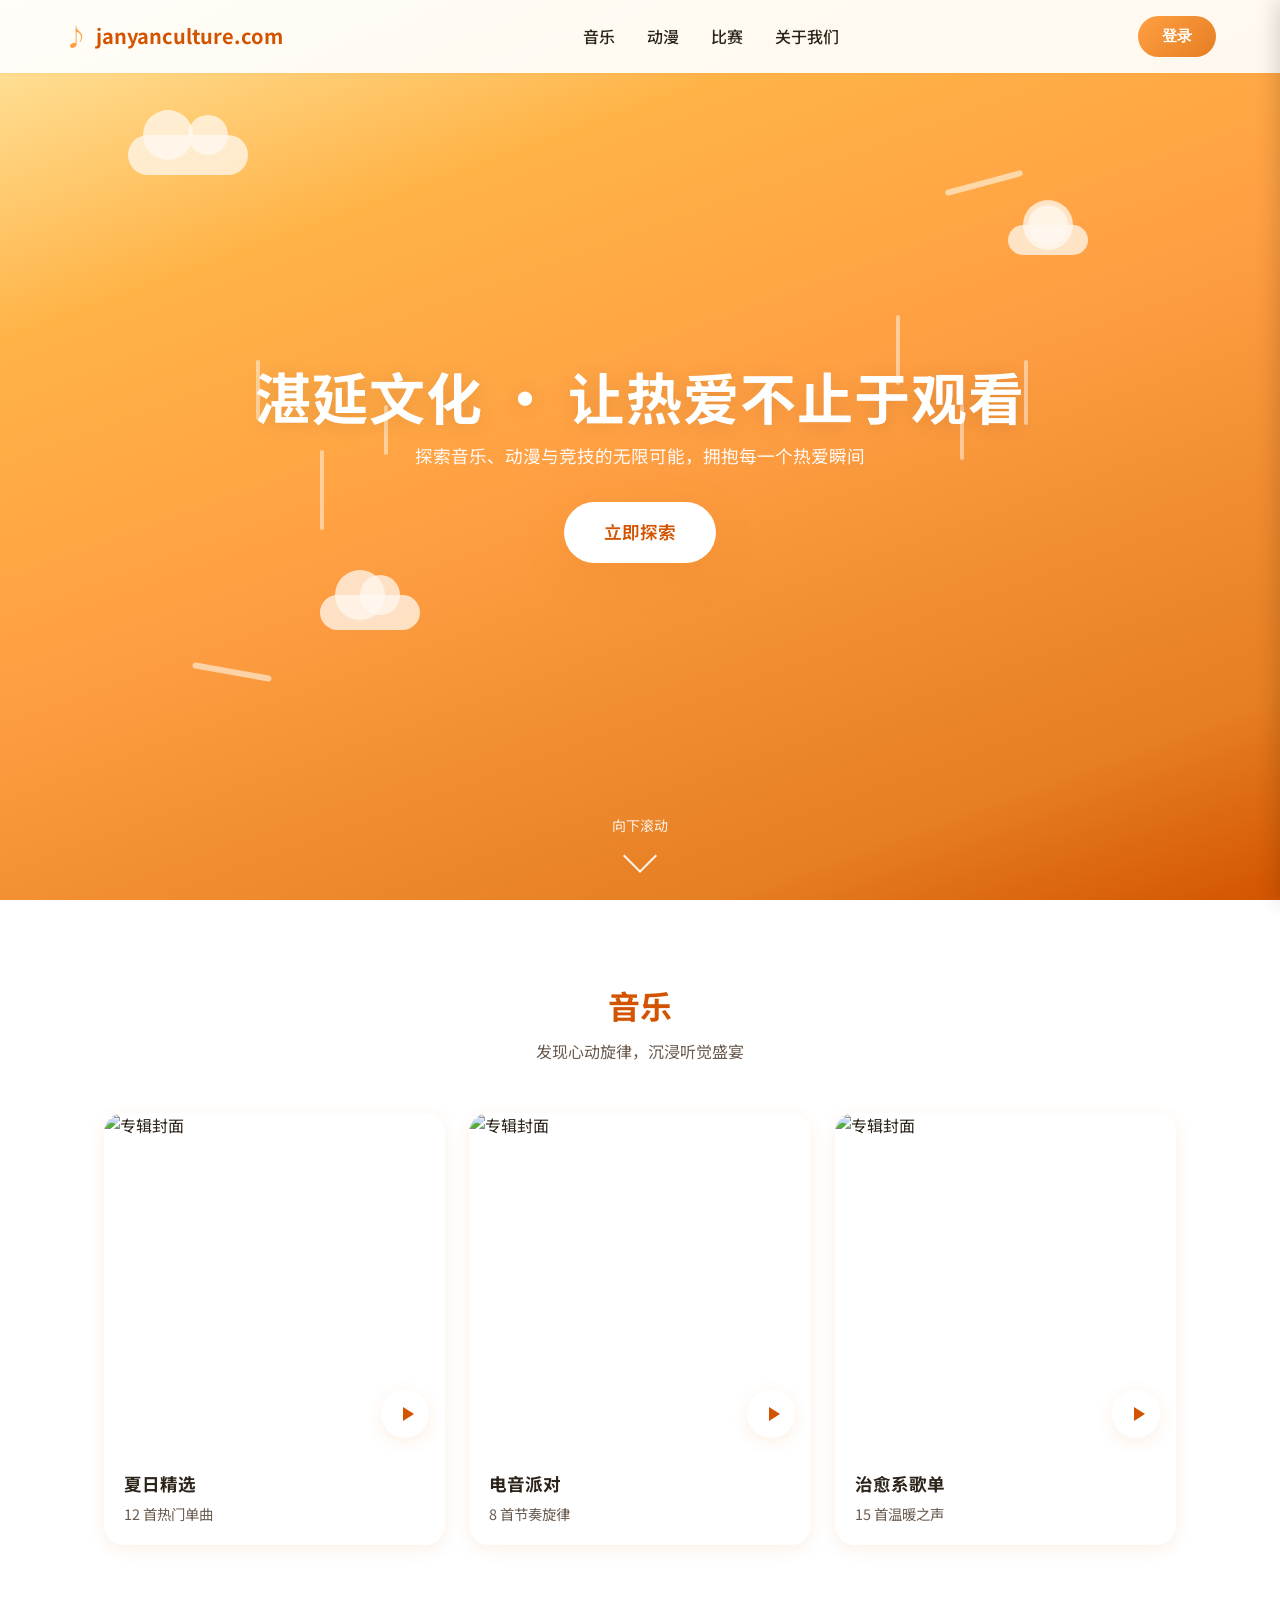
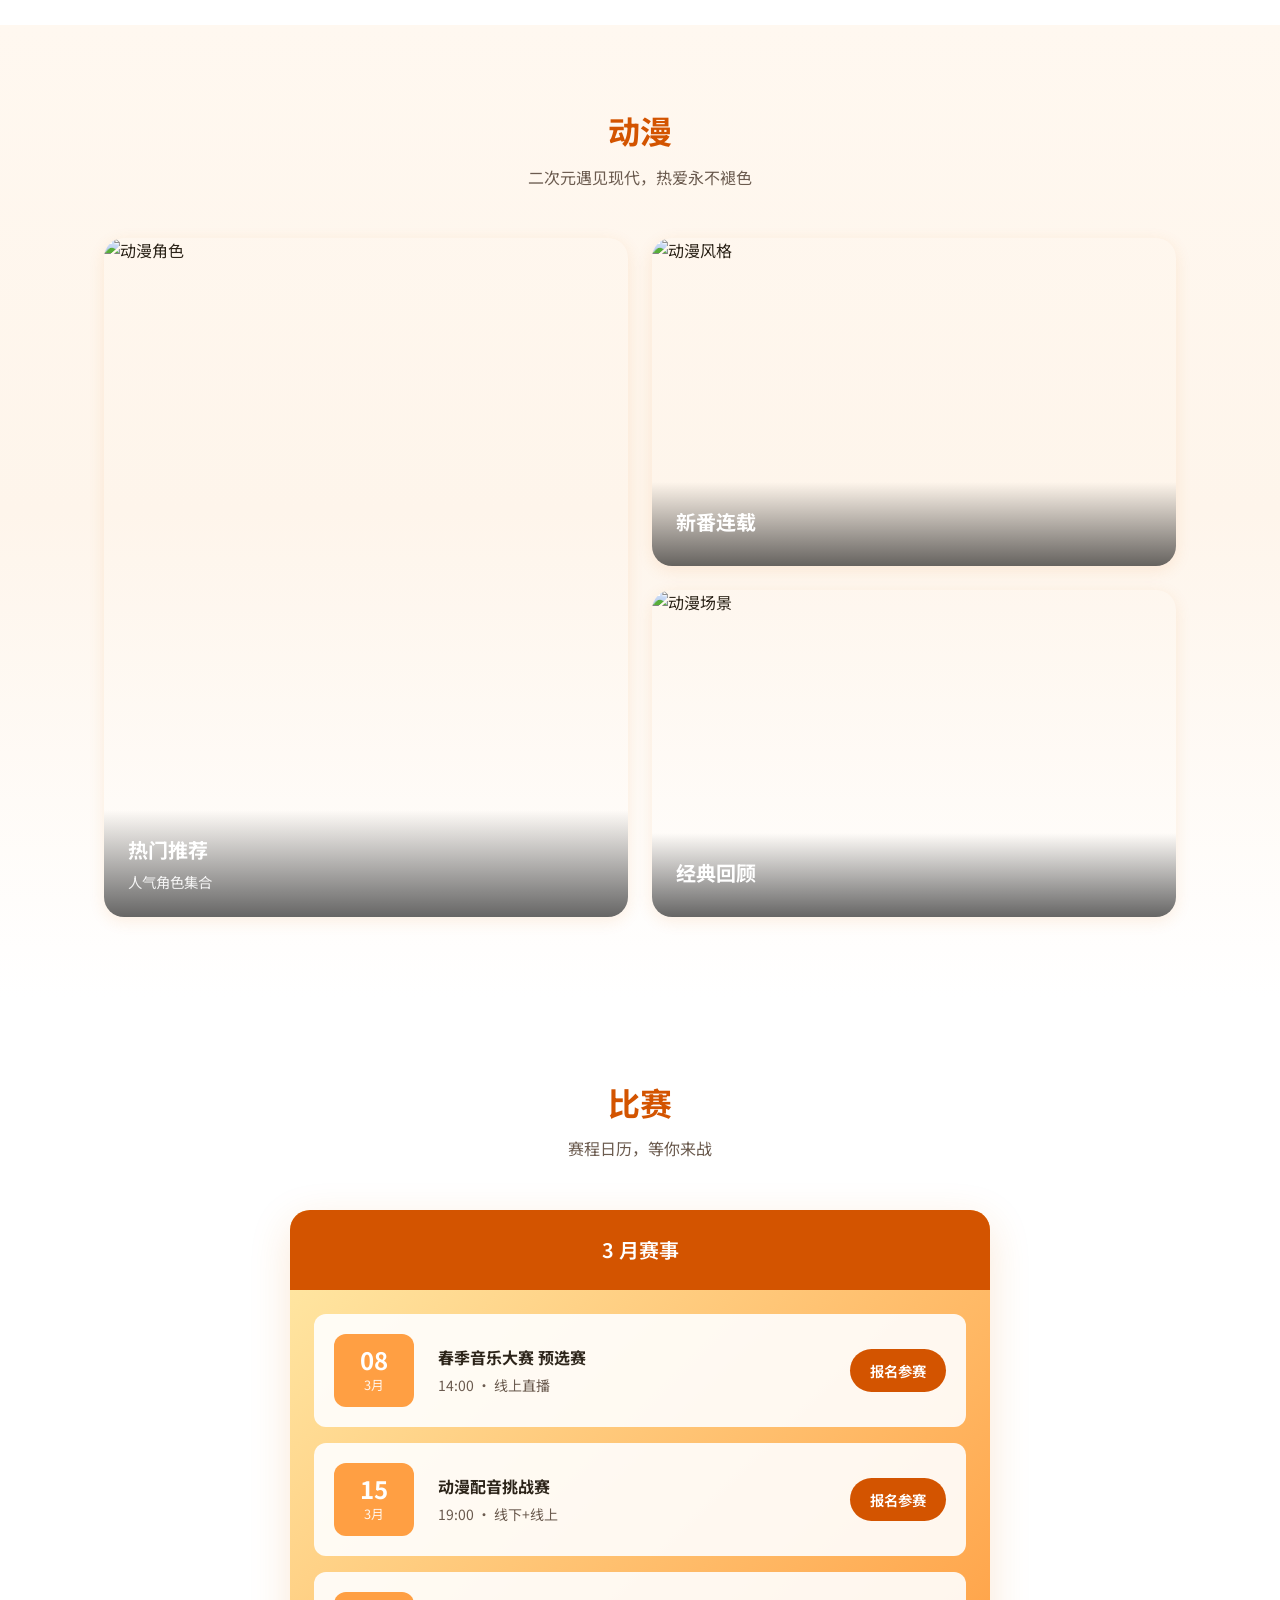
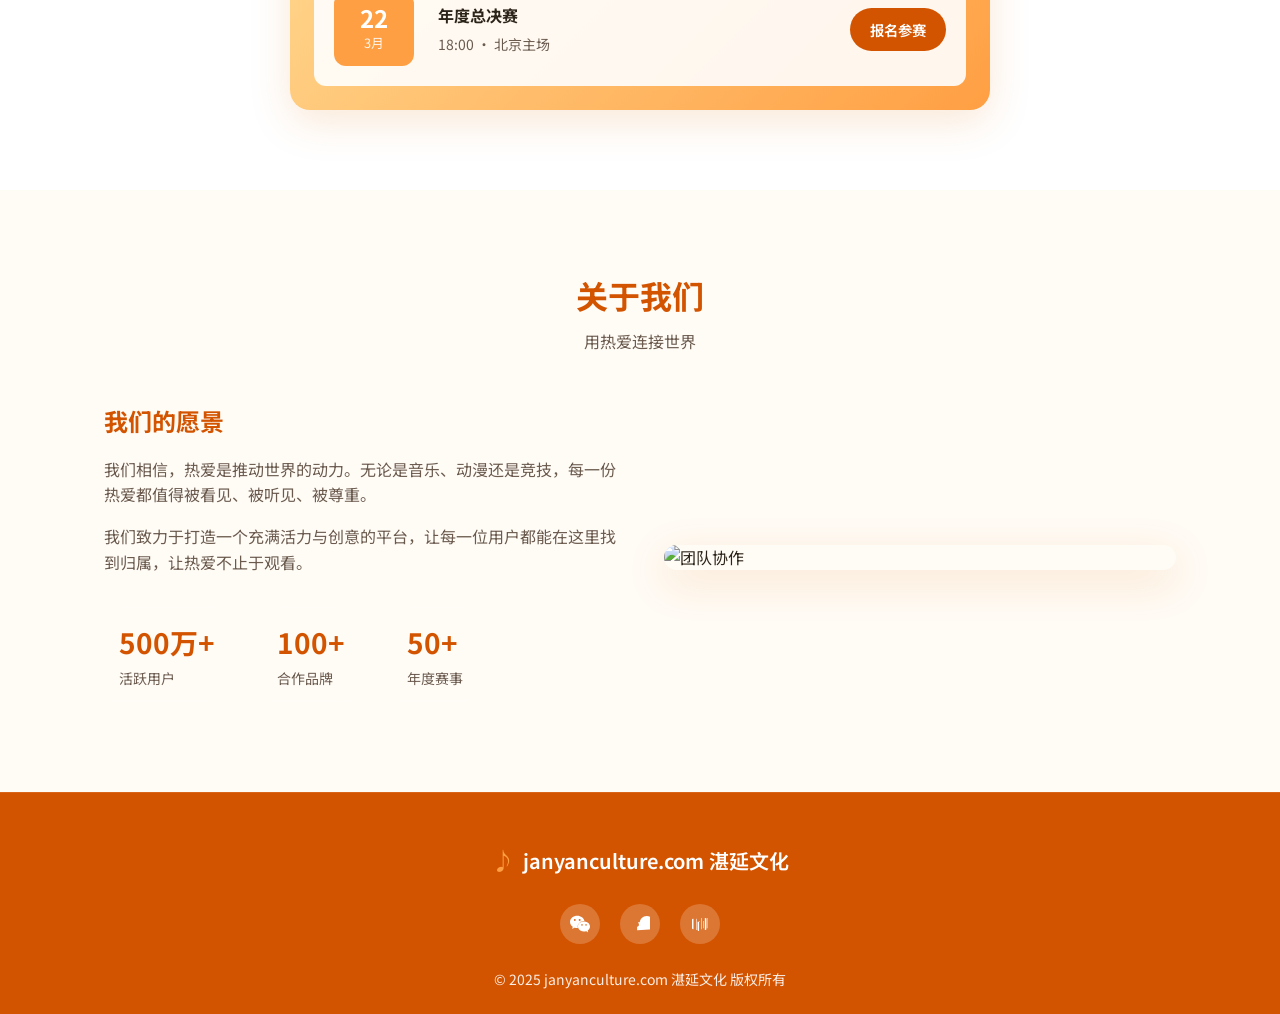
==== index.html @ 5b81e5e2 "Add files via upload" ====
<!DOCTYPE html>
<html lang="zh-CN">
<head>
  <meta charset="UTF-8">
  <meta name="viewport" content="width=device-width, initial-scale=1.0, viewport-fit=cover">
  <link rel="canonical" href="https://janyanculture.com/">
  <title>janyanculture.com - 湛延文化 | 音乐·动漫·比赛</title>
  <link rel="stylesheet" href="styles.css">
  <link rel="preconnect" href="https://fonts.googleapis.com">
  <link rel="preconnect" href="https://fonts.gstatic.com" crossorigin>
  <link href="https://fonts.googleapis.com/css2?family=Noto+Sans+SC:wght@300;400;500;600;700&display=swap" rel="stylesheet">
</head>
<body>
  <!-- 导航栏 -->
  <header class="header">
    <nav class="nav">
      <a href="#" class="logo">
        <span class="logo-icon">♪</span>
        <span class="logo-text">janyanculture.com</span>
      </a>
      <ul class="nav-menu">
        <li><a href="#music">音乐</a></li>
        <li><a href="#anime">动漫</a></li>
        <li><a href="#competition">比赛</a></li>
        <li><a href="#about">关于我们</a></li>
      </ul>
      <div class="nav-actions">
        <button class="btn-login">登录</button>
        <button class="btn-menu" aria-label="打开菜单">
          <span class="menu-line"></span>
          <span class="menu-line"></span>
          <span class="menu-line"></span>
        </button>
      </div>
    </nav>
  </header>

  <!-- 移动端菜单遮罩 -->
  <div class="menu-overlay" aria-hidden="true"></div>
  <aside class="menu-drawer">
    <ul class="menu-drawer-list">
      <li><a href="#music">音乐</a></li>
      <li><a href="#anime">动漫</a></li>
      <li><a href="#competition">比赛</a></li>
      <li><a href="#about">关于我们</a></li>
    </ul>
    <button class="btn-login-drawer">登录</button>
  </aside>

  <!-- 首屏 Banner -->
  <section class="hero">
    <div class="hero-bg">
      <div class="cloud cloud-1"></div>
      <div class="cloud cloud-2"></div>
      <div class="cloud cloud-3"></div>
      <div class="sound-wave wave-1"></div>
      <div class="sound-wave wave-2"></div>
      <div class="sound-wave wave-3"></div>
      <div class="sound-wave wave-4"></div>
      <div class="sound-wave wave-5"></div>
      <div class="sound-wave wave-6"></div>
      <div class="ribbon ribbon-1"></div>
      <div class="ribbon ribbon-2"></div>
    </div>
    <div class="hero-content">
      <h1 class="hero-title">湛延文化 · 让热爱不止于观看</h1>
      <p class="hero-subtitle">探索音乐、动漫与竞技的无限可能，拥抱每一个热爱瞬间</p>
      <a href="#music" class="btn-explore">立即探索</a>
    </div>
    <div class="hero-scroll">
      <span>向下滚动</span>
      <div class="scroll-arrow"></div>
    </div>
  </section>

  <!-- 音乐板块 -->
  <section id="music" class="section section-music">
    <div class="container">
      <h2 class="section-title">音乐</h2>
      <p class="section-desc">发现心动旋律，沉浸听觉盛宴</p>
      <div class="music-grid">
        <article class="music-card">
          <div class="card-cover">
            <img src="https://images.unsplash.com/photo-1611339555312-e607c8352fd7?w=400&h=400&fit=crop" alt="专辑封面">
            <button class="play-btn" aria-label="播放">
              <svg viewBox="0 0 24 24" fill="currentColor"><path d="M8 5v14l11-7z"/></svg>
            </button>
          </div>
          <h3>夏日精选</h3>
          <p>12 首热门单曲</p>
        </article>
        <article class="music-card">
          <div class="card-cover">
            <img src="https://images.unsplash.com/photo-1571330735066-03aaa9429d89?w=400&h=400&fit=crop" alt="专辑封面">
            <button class="play-btn" aria-label="播放">
              <svg viewBox="0 0 24 24" fill="currentColor"><path d="M8 5v14l11-7z"/></svg>
            </button>
          </div>
          <h3>电音派对</h3>
          <p>8 首节奏旋律</p>
        </article>
        <article class="music-card">
          <div class="card-cover">
            <img src="https://images.unsplash.com/photo-1511671782779-c97d3d27a1d4?w=400&h=400&fit=crop" alt="专辑封面">
            <button class="play-btn" aria-label="播放">
              <svg viewBox="0 0 24 24" fill="currentColor"><path d="M8 5v14l11-7z"/></svg>
            </button>
          </div>
          <h3>治愈系歌单</h3>
          <p>15 首温暖之声</p>
        </article>
      </div>
    </div>
  </section>

  <!-- 动漫板块 -->
  <section id="anime" class="section section-anime">
    <div class="container">
      <h2 class="section-title">动漫</h2>
      <p class="section-desc">二次元遇见现代，热爱永不褪色</p>
      <div class="anime-grid">
        <article class="anime-card anime-card-large">
          <div class="anime-img">
            <img src="https://images.unsplash.com/photo-1578632767115-351597cf2477?w=800&h=500&fit=crop" alt="动漫角色">
          </div>
          <div class="anime-overlay">
            <h3>热门推荐</h3>
            <p>人气角色集合</p>
          </div>
        </article>
        <article class="anime-card">
          <div class="anime-img">
            <img src="https://images.unsplash.com/photo-1541562232579-512a21360020?w=400&h=300&fit=crop" alt="动漫风格">
          </div>
          <div class="anime-overlay">
            <h3>新番连载</h3>
          </div>
        </article>
        <article class="anime-card">
          <div class="anime-img">
            <img src="https://images.unsplash.com/photo-1613771404784-3a5686aa2be3?w=400&h=300&fit=crop" alt="动漫场景">
          </div>
          <div class="anime-overlay">
            <h3>经典回顾</h3>
          </div>
        </article>
      </div>
    </div>
  </section>

  <!-- 比赛板块 -->
  <section id="competition" class="section section-competition">
    <div class="container">
      <h2 class="section-title">比赛</h2>
      <p class="section-desc">赛程日历，等你来战</p>
      <div class="competition-wrapper">
        <div class="competition-calendar">
          <div class="calendar-header">
            <span>3 月赛事</span>
          </div>
          <ul class="event-list">
            <li class="event-item">
              <div class="event-date">
                <span class="day">08</span>
                <span class="month">3月</span>
              </div>
              <div class="event-info">
                <h4>春季音乐大赛 预选赛</h4>
                <p>14:00 · 线上直播</p>
              </div>
              <a href="#" class="btn-join">报名参赛</a>
            </li>
            <li class="event-item">
              <div class="event-date">
                <span class="day">15</span>
                <span class="month">3月</span>
              </div>
              <div class="event-info">
                <h4>动漫配音挑战赛</h4>
                <p>19:00 · 线下+线上</p>
              </div>
              <a href="#" class="btn-join">报名参赛</a>
            </li>
            <li class="event-item">
              <div class="event-date">
                <span class="day">22</span>
                <span class="month">3月</span>
              </div>
              <div class="event-info">
                <h4>年度总决赛</h4>
                <p>18:00 · 北京主场</p>
              </div>
              <a href="#" class="btn-join">报名参赛</a>
            </li>
          </ul>
        </div>
      </div>
    </div>
  </section>

  <!-- 关于我们 -->
  <section id="about" class="section section-about">
    <div class="container">
      <h2 class="section-title">关于我们</h2>
      <p class="section-desc">用热爱连接世界</p>
      <div class="about-content">
        <div class="about-text">
          <h3>我们的愿景</h3>
          <p>我们相信，热爱是推动世界的动力。无论是音乐、动漫还是竞技，每一份热爱都值得被看见、被听见、被尊重。</p>
          <p>我们致力于打造一个充满活力与创意的平台，让每一位用户都能在这里找到归属，让热爱不止于观看。</p>
          <div class="about-stats">
            <div class="stat">
              <span class="stat-num">500万+</span>
              <span class="stat-label">活跃用户</span>
            </div>
            <div class="stat">
              <span class="stat-num">100+</span>
              <span class="stat-label">合作品牌</span>
            </div>
            <div class="stat">
              <span class="stat-num">50+</span>
              <span class="stat-label">年度赛事</span>
            </div>
          </div>
        </div>
        <div class="about-visual">
          <img src="https://images.unsplash.com/photo-1522071820081-009f0129c71c?w=600&h=400&fit=crop" alt="团队协作">
        </div>
      </div>
    </div>
  </section>

  <!-- 页脚 -->
  <footer class="footer">
    <div class="container footer-inner">
      <div class="footer-brand">
        <span class="logo-icon">♪</span>
        <span>janyanculture.com 湛延文化</span>
      </div>
      <div class="footer-social">
        <a href="#" aria-label="微信"><svg viewBox="0 0 24 24" fill="currentColor"><path d="M8.691 2.188C3.891 2.188 0 5.476 0 9.53c0 2.212 1.17 4.203 3.002 5.55a.59.59 0 01.213.665l-.39 1.48c-.019.07-.048.141-.048.213 0 .163.13.295.29.295a.326.326 0 00.167-.054l1.903-1.114a.864.864 0 01.717-.098 10.16 10.16 0 002.837.403c.276 0 .543-.027.811-.05-.857-2.578.157-4.972 1.932-6.446 1.703-1.415 3.882-1.98 5.853-1.838-.576-3.583-4.196-6.348-8.596-6.348zM5.785 5.991c.642 0 1.162.529 1.162 1.18a1.17 1.17 0 01-1.162 1.178A1.17 1.17 0 014.623 7.17c0-.651.52-1.18 1.162-1.18zm5.813 0c.642 0 1.162.529 1.162 1.18a1.17 1.17 0 01-1.162 1.178 1.17 1.17 0 01-1.162-1.178c0-.651.52-1.18 1.162-1.18zm5.34 2.867c-1.797-.052-3.746.512-5.28 1.786-1.72 1.428-2.687 3.72-1.78 6.22.942 2.453 3.666 4.229 6.884 4.229.826 0 1.622-.12 2.361-.336a.722.722 0 01.598.082l1.584.926a.272.272 0 00.14.047c.134 0 .24-.111.24-.247 0-.06-.023-.12-.038-.177l-.327-1.233a.512.512 0 01.193-.57C23.324 18.363 24 16.75 24 15.04c0-3.21-2.931-5.837-6.656-6.088V8.89c-.135-.01-.269-.027-.406-.03zm-2.53 3.274c.535 0 .969.44.969.982a.976.976 0 01-.969.983.976.976 0 01-.969-.983c0-.542.434-.982.97-.982zm4.844 0c.535 0 .969.44.969.982a.976.976 0 01-.969.983.976.976 0 01-.969-.983c0-.542.434-.982.969-.982z"/></svg></a>
        <a href="#" aria-label="微博"><svg viewBox="0 0 24 24" fill="currentColor"><path d="M9.098 19.482c-.394.093-.578-.189-.578-.42 0-.312.012-1.35.018-2.638 0-.545-.184-.899-.382-1.081 1.257-.145 2.577-.627 2.577-2.828 0-.624-.219-1.136-.574-1.538 0-.144-.249-.723.054-1.409 0 0 .468-.144 1.533.548.445-.124.922-.185 1.396-.188.473.003.951.064 1.396.188 1.066-.692 1.533-.548 1.533-.548.303.686.054 1.265.054 1.409-.356.401-.574.913-.574 1.538 0 2.201 1.318 2.682 2.577 2.828-.161.14-.306.384-.356.743-.32.143-1.131.392-1.635-.466 0 0-.298-.569-.773-.612 0 0-.492-.007-.034.307 0 0 .331.158.56.734 0 0 .294 1.012 1.752.746.019.463.028.928.028 1.388 0 .231-.184.514-.582.42-3.157-1.056-5.364-4.251-5.364-7.834 0-4.659 3.764-8.437 8.407-8.437 4.643 0 8.406 3.778 8.406 8.437 0 3.558-2.19 6.756-5.407 7.834z"/></svg></a>
        <a href="#" aria-label="B站"><svg viewBox="0 0 24 24" fill="currentColor"><path d="M17.813 4.653h.693c.585 0 1.058.473 1.058 1.058v12.576c0 .585-.473 1.058-1.058 1.058h-.693V4.653zm-4.186 0h.693v13.634h-.693V4.653zM3.473 5.71c-.585 0-1.058.474-1.058 1.059v10.463c0 .585.473 1.058 1.058 1.058h.693V5.71h-.693zm4.186 0v13.634h.694V5.71H7.659zm4.187 2.646c0 .585-.473 1.059-1.058 1.059H9.1v9.928c0 .585.473 1.058 1.058 1.058h.693V8.356zm4.186 0v8.812h.694V8.356h-.694zm4.187-3.703h.693v12.515h-.693V4.653z"/></svg></a>
      </div>
      <p class="footer-copyright">© 2025 janyanculture.com 湛延文化 版权所有</p>
    </div>
  </footer>

  <script src="script.js"></script>
</body>
</html>
---- styles.css ----
:root{
  --bg0:#070a14;
  --bg1:#0b1020;
  --card:rgba(255,255,255,.08);
  --card2:rgba(255,255,255,.06);
  --stroke:rgba(255,255,255,.14);
  --text:#eaf0ff;
  --muted:rgba(234,240,255,.72);
  --shadow: 0 18px 60px rgba(0,0,0,.55);
  --shadow2: 0 10px 40px rgba(0,0,0,.35);
  --r:18px;
  --r2:24px;
  --font:'Noto Sans SC', system-ui, -apple-system, Segoe UI, sans-serif;
  --a1:#6fffd8;
  --a2:#8a5bff;
  --a3:#ff4fd8;
  --a4:#ffd15c;
  --primary: linear-gradient(135deg, rgba(111,255,216,.92), rgba(138,91,255,.92) 55%, rgba(255,79,216,.92));
  --primary-solid:#8a5bff;
}

*{box-sizing:border-box}
html{scroll-behavior:smooth}
body{
  margin:0;
  font-family:var(--font);
  background: radial-gradient(1200px 900px at 20% 10%, rgba(138,91,255,.22), transparent 50%),
              radial-gradient(900px 700px at 80% 30%, rgba(111,255,216,.16), transparent 55%),
              radial-gradient(900px 700px at 40% 90%, rgba(255,79,216,.14), transparent 55%),
              linear-gradient(180deg, var(--bg0), var(--bg1));
  color:var(--text);
  overflow-x:hidden;
}
body.menu-open{overflow:hidden}

a{color:inherit}
img{display:block;max-width:100%}

.container{
  width:min(1120px, 100%);
  margin:0 auto;
  padding:0 22px;
  padding-left:max(22px, env(safe-area-inset-left));
  padding-right:max(22px, env(safe-area-inset-right));
}

.muted{color:var(--muted)}
.w-full{width:100%}

/* ===== 背景层 ===== */
.bg{position:fixed; inset:0; z-index:-1; pointer-events:none}
.bg-grid{
  position:absolute; inset:-20%;
  background-image:
    linear-gradient(to right, rgba(255,255,255,.055) 1px, transparent 1px),
    linear-gradient(to bottom, rgba(255,255,255,.055) 1px, transparent 1px);
  background-size: 62px 62px;
  transform:rotate(-8deg);
  opacity:.28;
  filter: blur(.2px);
}
.bg-aurora{
  position:absolute;
  width: 70vmax;
  height: 70vmax;
  border-radius: 999px;
  filter: blur(40px);
  opacity:.55;
  mix-blend-mode: screen;
  animation: drift 18s ease-in-out infinite;
}
.bg-aurora.a1{left:-18vmax; top:-18vmax; background: radial-gradient(circle at 30% 30%, rgba(111,255,216,.85), transparent 55%)}
.bg-aurora.a2{right:-22vmax; top:10vmax; background: radial-gradient(circle at 40% 35%, rgba(138,91,255,.78), transparent 60%); animation-duration:22s}
.bg-aurora.a3{left:10vmax; bottom:-26vmax; background: radial-gradient(circle at 40% 50%, rgba(255,79,216,.65), transparent 60%); animation-duration:26s}
.bg-noise{
  position:absolute; inset:0;
  background-image:url("data:image/svg+xml,%3Csvg xmlns='http://www.w3.org/2000/svg' width='180' height='180'%3E%3Cfilter id='n'%3E%3CfeTurbulence type='fractalNoise' baseFrequency='.9' numOctaves='3' stitchTiles='stitch'/%3E%3C/filter%3E%3Crect width='180' height='180' filter='url(%23n)' opacity='.14'/%3E%3C/svg%3E");
  opacity:.22;
}
@keyframes drift{
  0%,100%{transform:translate3d(0,0,0) scale(1)}
  45%{transform:translate3d(6vmax, -3vmax,0) scale(1.05)}
  75%{transform:translate3d(-5vmax, 4vmax,0) scale(1.02)}
}

/* ===== 玻璃卡片通用 ===== */
.glass{
  background: linear-gradient(180deg, rgba(255,255,255,.10), rgba(255,255,255,.06));
  border: 1px solid var(--stroke);
  box-shadow: var(--shadow2);
  backdrop-filter: blur(14px);
}

/* ===== 顶部栏 ===== */
.topbar{
  position:sticky;
  top:0;
  z-index:50;
  background: rgba(7,10,20,.55);
  border-bottom: 1px solid rgba(255,255,255,.10);
  backdrop-filter: blur(16px);
}
.topbar-inner{
  display:flex;
  align-items:center;
  justify-content:space-between;
  gap:14px;
  padding:14px 0;
}
.brand{
  display:flex;
  gap:12px;
  align-items:center;
  text-decoration:none;
  min-width: 220px;
}
.brand-mark{
  width:42px;
  height:42px;
  border-radius: 14px;
  display:grid;
  place-items:center;
  font-weight:800;
  letter-spacing:.5px;
  background: var(--primary);
  box-shadow: 0 18px 45px rgba(138,91,255,.28);
}
.brand-mark-sm{width:34px;height:34px;border-radius:12px}
.brand-text{display:flex; flex-direction:column; line-height:1.1}
.brand-name{font-weight:700}
.brand-sub{font-size:.88rem; color:var(--muted)}

.nav{display:flex; gap:18px; align-items:center}
.nav-link{
  text-decoration:none;
  color: rgba(234,240,255,.86);
  font-weight:600;
  font-size:.98rem;
  padding:10px 10px;
  border-radius: 12px;
  transition: background .2s ease, color .2s ease, transform .2s ease;
}
.nav-link:hover{
  background: rgba(255,255,255,.08);
  transform: translateY(-1px);
}

.topbar-actions{display:flex; align-items:center; gap:10px}

.btn{
  border:1px solid rgba(255,255,255,.14);
  border-radius: 999px;
  padding: 10px 14px;
  font-weight:700;
  font-size:.95rem;
  text-decoration:none;
  background: rgba(255,255,255,.06);
  color: var(--text);
  cursor:pointer;
  transition: transform .2s ease, box-shadow .2s ease, background .2s ease, border-color .2s ease;
}
.btn:hover{transform: translateY(-1px); box-shadow: 0 14px 40px rgba(0,0,0,.35); border-color: rgba(255,255,255,.22)}
.btn:active{transform: translateY(0)}
.btn-primary{
  border-color: rgba(255,255,255,.22);
  background: var(--primary);
}
.btn-ghost{
  background: rgba(255,255,255,.04);
}
.btn-link{
  background: transparent;
  border: none;
  padding: 0;
  cursor:pointer;
}

.icon-btn{
  width:44px;height:44px;
  border-radius: 14px;
  border:1px solid rgba(255,255,255,.14);
  background: rgba(255,255,255,.04);
  display:grid;
  place-items:center;
  cursor:pointer;
  transition: transform .2s ease, background .2s ease, border-color .2s ease;
}
.icon-btn:hover{transform: translateY(-1px); background: rgba(255,255,255,.07); border-color: rgba(255,255,255,.22)}
.icon-bars{
  width:18px;height:12px; display:block; position:relative;
}
.icon-bars::before,.icon-bars::after, .icon-bars{
  background: transparent;
}
.icon-bars::before,.icon-bars::after{
  content:"";
  position:absolute;
  left:0; right:0;
  height:2px;
  border-radius: 10px;
  background: rgba(234,240,255,.88);
}
.icon-bars::before{top:0; box-shadow: 0 5px 0 rgba(234,240,255,.88), 0 10px 0 rgba(234,240,255,.88)}
.icon-x{
  width:18px;height:18px; position:relative; display:block;
}
.icon-x::before,.icon-x::after{
  content:"";
  position:absolute; inset:0;
  margin:auto;
  width:18px;height:2px;
  border-radius: 10px;
  background: rgba(234,240,255,.88);
}
.icon-x::before{transform: rotate(45deg)}
.icon-x::after{transform: rotate(-45deg)}

/* ===== 抽屉菜单 ===== */
.drawer-overlay{
  position:fixed;
  inset:0;
  background: rgba(0,0,0,.45);
  opacity:0;
  pointer-events:none;
  transition: opacity .22s ease;
  z-index:60;
}
.drawer{
  position:fixed;
  top:0; right:-340px;
  width:min(340px, 88vw);
  height:100dvh;
  z-index:61;
  padding: 16px 16px 18px;
  background: rgba(11,16,32,.72);
  border-left: 1px solid rgba(255,255,255,.10);
  backdrop-filter: blur(16px);
  transition: right .25s ease;
}
.drawer-head{display:flex; align-items:center; justify-content:space-between; padding: 6px 4px 14px}
.drawer-title{font-weight:800; letter-spacing:.3px}
.drawer-nav{display:flex; flex-direction:column; gap:10px}
.drawer-link{
  text-decoration:none;
  padding: 12px 12px;
  border-radius: 14px;
  border: 1px solid rgba(255,255,255,.12);
  background: rgba(255,255,255,.04);
  font-weight:700;
  transition: transform .2s ease, background .2s ease, border-color .2s ease;
}
.drawer-link:hover{transform: translateY(-1px); background: rgba(255,255,255,.07); border-color: rgba(255,255,255,.20)}
.drawer-foot{margin-top:16px}
.menu-open .drawer-overlay{opacity:1; pointer-events:auto}
.menu-open .drawer{right:0}

/* ===== 主体/首屏 ===== */
.main{padding-bottom: 64px}
.hero{
  position:relative;
  padding: 64px 0 34px;
}
.hero-inner{
  display:grid;
  grid-template-columns: 1.1fr .9fr;
  gap: 26px;
  align-items:center;
}
.kicker{display:flex; gap:10px; flex-wrap:wrap; margin-bottom: 14px}
.pill{
  font-size:.86rem;
  font-weight:800;
  padding: 8px 12px;
  border-radius: 999px;
  background: rgba(255,255,255,.06);
  border:1px solid rgba(255,255,255,.12);
}
.hero-title{
  font-size: clamp(2.1rem, 3.8vw, 3.2rem);
  line-height: 1.05;
  margin: 0 0 12px;
  letter-spacing: .2px;
}
.hero-subtitle{
  margin:0;
  color: var(--muted);
  font-size: 1.05rem;
}
.hero-cta{display:flex; gap:12px; margin-top: 18px; flex-wrap:wrap}
.hero-metrics{
  margin-top: 22px;
  display:grid;
  grid-template-columns: repeat(3, minmax(0,1fr));
  gap: 12px;
}
.metric{
  padding: 12px 14px;
  border-radius: 16px;
  background: rgba(255,255,255,.04);
  border: 1px solid rgba(255,255,255,.10);
}
.metric-num{font-weight:900; font-size: 1.15rem}
.metric-label{color:var(--muted); font-size: .9rem; margin-top:2px}

.hero-showcase{position:relative}
.showcase-card{
  border-radius: var(--r2);
  overflow:hidden;
  box-shadow: var(--shadow);
}
.showcase-head{
  display:flex; align-items:center; gap:8px;
  padding: 12px 14px;
  border-bottom: 1px solid rgba(255,255,255,.10);
  background: rgba(255,255,255,.05);
}
.dot{width:10px;height:10px;border-radius:999px}
.dot-r{background: rgba(255,79,216,.9)}
.dot-y{background: rgba(255,209,92,.95)}
.dot-g{background: rgba(111,255,216,.85)}
.showcase-title{margin-left: 6px; font-weight:800; color: rgba(234,240,255,.9)}
.showcase-body{padding: 14px}
.tile{
  display:flex; align-items:center; gap:12px;
  padding: 12px 12px;
  border-radius: 18px;
  border: 1px solid rgba(255,255,255,.12);
  background: rgba(255,255,255,.04);
}
.tile + .tile{margin-top: 10px}
.tile-icon{
  width:44px;height:44px;
  border-radius: 16px;
  display:grid;
  place-items:center;
  background: rgba(255,255,255,.06);
  border: 1px solid rgba(255,255,255,.12);
  font-weight:900;
}
.tile-text{flex:1}
.tile-title{font-weight:900}
.tile-sub{color:var(--muted); font-size:.9rem; margin-top:2px}
.chip{
  border: 1px solid rgba(255,255,255,.14);
  background: rgba(255,255,255,.06);
  color: rgba(234,240,255,.92);
  border-radius: 999px;
  padding: 8px 12px;
  font-weight:800;
  cursor:pointer;
  text-decoration:none;
  transition: transform .2s ease, background .2s ease, border-color .2s ease;
}
.chip:hover{transform: translateY(-1px); background: rgba(255,255,255,.08); border-color: rgba(255,255,255,.22)}
.chip-link{display:inline-block}
.showcase-glow{
  position:absolute;
  inset:-25px;
  background: radial-gradient(circle at 20% 20%, rgba(111,255,216,.25), transparent 55%),
              radial-gradient(circle at 70% 40%, rgba(138,91,255,.25), transparent 60%),
              radial-gradient(circle at 40% 80%, rgba(255,79,216,.18), transparent 60%);
  filter: blur(22px);
  z-index:-1;
}

.scroll-hint{
  width: fit-content;
  margin: 30px auto 0;
  display:flex;
  align-items:center;
  gap:10px;
  text-decoration:none;
  color: rgba(234,240,255,.82);
  padding: 10px 14px;
  border-radius: 999px;
  background: rgba(255,255,255,.04);
  border: 1px solid rgba(255,255,255,.10);
}
.scroll-dot{
  width:10px;height:10px;border-radius:999px;
  background: rgba(255,255,255,.8);
  box-shadow: 0 0 0 0 rgba(255,255,255,.35);
  animation: pulse 1.4s ease-in-out infinite;
}
@keyframes pulse{
  0%{box-shadow: 0 0 0 0 rgba(255,255,255,.35)}
  70%{box-shadow: 0 0 0 10px rgba(255,255,255,0)}
  100%{box-shadow: 0 0 0 0 rgba(255,255,255,0)}
}

/* ===== 通用板块 ===== */
.section{padding: 64px 0}
.section-alt{
  background: linear-gradient(180deg, rgba(255,255,255,.02), rgba(255,255,255,0));
  border-top: 1px solid rgba(255,255,255,.08);
  border-bottom: 1px solid rgba(255,255,255,.08);
}
.section-head{display:flex; flex-direction:column; gap:8px; margin-bottom: 20px}
.section-title{margin:0; font-size: 1.7rem; letter-spacing:.2px}
.section-desc{margin:0; color: var(--muted)}

.card-grid{
  display:grid;
  grid-template-columns: repeat(3, minmax(0, 1fr));
  gap: 16px;
}
.card{
  border-radius: var(--r2);
  overflow:hidden;
}
.card-media{position:relative; aspect-ratio: 4/3; overflow:hidden}
.card-media img{width:100%;height:100%;object-fit:cover; transform: scale(1.02); filter: saturate(1.05) contrast(1.02)}
.card-badge{
  position:absolute;
  left: 14px; top: 14px;
  padding: 8px 12px;
  border-radius: 999px;
  background: rgba(7,10,20,.55);
  border: 1px solid rgba(255,255,255,.16);
  font-weight:900;
  letter-spacing:.4px;
}
.card-body{padding: 14px 14px 16px}
.card-title{margin: 2px 0 6px; font-size: 1.15rem}
.card-text{margin:0; color:var(--muted)}
.card-actions{display:flex; gap:10px; flex-wrap:wrap; margin-top: 12px}

/* ===== 动漫 split ===== */
.split{
  display:grid;
  grid-template-columns: 1.3fr .7fr;
  gap: 16px;
  align-items:stretch;
}
.feature{
  border-radius: var(--r2);
  overflow:hidden;
  display:grid;
  grid-template-columns: 1.1fr .9fr;
}
.feature-media{min-height: 320px}
.feature-media img{width:100%;height:100%;object-fit:cover}
.feature-body{padding: 18px}
.feature-kicker{
  display:inline-block;
  padding: 8px 12px;
  border-radius: 999px;
  background: rgba(255,255,255,.06);
  border:1px solid rgba(255,255,255,.12);
  font-weight:900;
  margin-bottom: 10px;
}
.feature-title{margin:0 0 8px; font-size: 1.35rem}
.feature-text{margin:0; color: var(--muted)}
.feature-actions{display:flex; gap:10px; flex-wrap:wrap; margin-top: 14px}
.mini-grid{display:grid; grid-template-rows: 1fr 1fr; gap: 16px}
.mini{
  border-radius: var(--r2);
  padding: 16px;
  display:flex;
  flex-direction:column;
  justify-content:space-between;
}
.mini-top{display:flex; align-items:center; justify-content:space-between; gap:10px}
.mini-title{font-weight:900; font-size: 1.1rem}
.mini-tag{
  padding: 6px 10px;
  border-radius: 999px;
  border: 1px solid rgba(255,255,255,.12);
  background: rgba(255,255,255,.04);
  color: rgba(234,240,255,.86);
  font-weight:800;
  font-size: .85rem;
}
.mini-text{margin: 10px 0 14px; color: var(--muted)}

/* ===== 时间线赛事 ===== */
.timeline{
  border-radius: var(--r2);
  padding: 16px;
}
.timeline-head{display:flex; align-items:baseline; justify-content:space-between; gap:12px; margin-bottom: 12px}
.timeline-title{font-weight:900; font-size: 1.15rem}
.timeline-list{list-style:none; margin:0; padding:0; display:flex; flex-direction:column; gap:10px}
.timeline-item{
  display:grid;
  grid-template-columns: 84px 1fr auto;
  align-items:center;
  gap: 12px;
  padding: 12px;
  border-radius: 18px;
  border: 1px solid rgba(255,255,255,.12);
  background: rgba(255,255,255,.04);
}
.time{display:flex; flex-direction:column; align-items:flex-start; line-height:1}
.time-day{font-weight:1000; font-size: 1.6rem}
.time-mon{color: var(--muted); margin-top: 6px; font-weight:800; font-size: .9rem}
.time-title{font-weight:900}
.time-sub{margin-top: 4px; font-size: .92rem}

/* ===== 关于我们 ===== */
.about{display:grid; grid-template-columns: 1.15fr .85fr; gap: 16px; align-items:stretch}
.about-card{border-radius: var(--r2); padding: 18px}
.about-title{margin:0 0 10px; font-size: 1.35rem}
.about-text{margin: 0 0 10px; color: var(--muted)}
.stats{
  margin-top: 14px;
  display:grid;
  grid-template-columns: repeat(3, minmax(0, 1fr));
  gap: 12px;
}
.stat{
  padding: 12px 14px;
  border-radius: 16px;
  border: 1px solid rgba(255,255,255,.12);
  background: rgba(255,255,255,.04);
}
.stat-num{font-weight:1000}
.stat-label{color: var(--muted); margin-top: 2px; font-size: .9rem}
.about-actions{display:flex; gap:10px; flex-wrap:wrap; margin-top: 14px}
.about-media{
  border-radius: var(--r2);
  overflow:hidden;
  display:flex;
  flex-direction:column;
}
.about-media img{width:100%;height:100%;object-fit:cover; flex:1}
.about-media-caption{
  padding: 14px;
  border-top: 1px solid rgba(255,255,255,.10);
  background: rgba(255,255,255,.05);
}
.cap-title{font-weight:900}
.cap-sub{margin-top: 4px}

/* ===== 页脚 ===== */
.footer{
  border-top: 1px solid rgba(255,255,255,.10);
  background: rgba(7,10,20,.55);
  backdrop-filter: blur(14px);
}
.footer-inner{
  padding: 18px 0;
  display:flex;
  align-items:center;
  justify-content:space-between;
  gap: 14px;
  flex-wrap:wrap;
}
.footer-brand{display:flex; align-items:center; gap:12px}
.footer-name{font-weight:900}
.footer-right{display:flex; gap:14px; align-items:center; flex-wrap:wrap}
.footer-link{
  text-decoration:none;
  color: rgba(234,240,255,.86);
  padding: 8px 10px;
  border-radius: 12px;
  border: 1px solid rgba(255,255,255,.10);
  background: rgba(255,255,255,.03);
}
.footer-link:hover{background: rgba(255,255,255,.06); border-color: rgba(255,255,255,.18)}
.footer-bottom{padding: 0 0 18px}

/* ===== reveal 动画 ===== */
.reveal{
  opacity:0;
  transform: translateY(14px);
}
.reveal.is-in{
  opacity:1;
  transform: translateY(0);
  transition: opacity .6s ease, transform .6s ease;
}

/* ===== toast ===== */
.toast{
  position:fixed;
  left:50%;
  bottom: 18px;
  transform: translateX(-50%) translateY(20px);
  z-index: 90;
  padding: 12px 14px;
  border-radius: 16px;
  color: rgba(234,240,255,.96);
  background: rgba(11,16,32,.78);
  border: 1px solid rgba(255,255,255,.14);
  backdrop-filter: blur(16px);
  box-shadow: var(--shadow2);
  opacity:0;
  pointer-events:none;
  transition: opacity .18s ease, transform .18s ease;
  max-width: min(560px, calc(100vw - 28px));
  text-align:center;
  font-weight:700;
}
.toast.show{
  opacity:1;
  transform: translateX(-50%) translateY(0);
}

/* ===== 响应式 ===== */
@media (max-width: 980px){
  .hero-inner{grid-template-columns: 1fr; gap: 18px}
  .brand{min-width: 0}
  .nav{display:none}
  .card-grid{grid-template-columns: 1fr; gap: 14px}
  .split{grid-template-columns: 1fr; gap: 14px}
  .feature{grid-template-columns: 1fr}
  .feature-media{min-height: 240px}
  .mini-grid{grid-template-rows:auto}
  .about{grid-template-columns: 1fr; gap: 14px}
  .timeline-item{grid-template-columns: 84px 1fr; grid-auto-flow:row; }
  .timeline-item .btn{grid-column: 1 / -1; justify-self: start}
}

@media (prefers-reduced-motion: reduce){
  *{scroll-behavior:auto !important}
  .bg-aurora{animation:none}
  .scroll-dot{animation:none}
  .btn,.nav-link,.drawer-link,.chip{transition:none}
}
/* ===== 变量与基础样式 - 橙黄暖色系 ===== */
:root {
  --orange: #FF9F43;
  --orange-light: #FFEAA7;
  --orange-mid: #F39C12;
  --orange-dark: #E67E22;
  --orange-deep: #D35400;
  --cream: #FFF8F0;
  --white: #FFFFFF;
  --gray-50: #FFFBF5;
  --gray-100: #FEF5EB;
  --gray-200: #F5E6D3;
  --gray-600: #6B5B4F;
  --gray-800: #2C2419;
  --shadow-sm: 0 1px 3px rgba(230, 126, 34, 0.08);
  --shadow-md: 0 4px 16px rgba(230, 126, 34, 0.12);
  --shadow-lg: 0 12px 40px rgba(230, 126, 34, 0.18);
  --radius: 12px;
  --radius-lg: 20px;
  --font: 'Noto Sans SC', -apple-system, BlinkMacSystemFont, sans-serif;
}

* {
  margin: 0;
  padding: 0;
  box-sizing: border-box;
}

html {
  scroll-behavior: smooth;
}

body {
  font-family: var(--font);
  background: var(--white);
  color: var(--gray-800);
  line-height: 1.6;
  overflow-x: hidden;
}

/* 防止锚点跳转被固定导航遮挡 */
section[id]{
  scroll-margin-top: 92px;
}

body.menu-open {
  overflow: hidden;
  position: fixed;
  width: 100%;
}

.container {
  max-width: 1200px;
  margin: 0 auto;
  padding: 0 24px;
  padding-left: max(24px, env(safe-area-inset-left));
  padding-right: max(24px, env(safe-area-inset-right));
}

/* ===== 导航栏 ===== */
.header {
  position: fixed;
  top: 0;
  left: 0;
  right: 0;
  z-index: 1000;
  background: rgba(255, 255, 255, 0.92);
  backdrop-filter: blur(12px);
  box-shadow: var(--shadow-sm);
  transition: all 0.3s ease;
}

.header.scrolled {
  box-shadow: var(--shadow-md);
}

.nav {
  max-width: 1200px;
  margin: 0 auto;
  padding: 16px 24px;
  display: flex;
  align-items: center;
  justify-content: space-between;
}

.logo {
  display: flex;
  align-items: center;
  gap: 8px;
  text-decoration: none;
  color: var(--orange-deep);
  font-weight: 700;
  font-size: 1.25rem;
}

.logo-icon {
  font-size: 1.5rem;
  color: var(--orange);
}

.nav-menu {
  display: flex;
  list-style: none;
  gap: 32px;
}

.nav-menu a {
  text-decoration: none;
  color: var(--gray-800);
  font-weight: 500;
  transition: color 0.2s ease;
}

.nav-menu a:hover {
  color: var(--orange-deep);
}

.btn-login {
  padding: 10px 24px;
  background: linear-gradient(135deg, var(--orange), var(--orange-dark));
  color: var(--white);
  border: none;
  border-radius: 999px;
  font-size: 0.95rem;
  font-weight: 600;
  cursor: pointer;
  transition: transform 0.2s, box-shadow 0.2s;
}

.btn-login:hover {
  transform: translateY(-2px);
  box-shadow: var(--shadow-md);
}

.nav-actions {
  display: flex;
  align-items: center;
  gap: 16px;
}

.btn-menu {
  display: none;
  flex-direction: column;
  justify-content: center;
  gap: 6px;
  width: 44px;
  height: 44px;
  padding: 0;
  background: transparent;
  border: none;
  cursor: pointer;
  transition: transform 0.2s;
}

.btn-menu .menu-line {
  display: block;
  width: 24px;
  height: 2px;
  background: var(--gray-800);
  border-radius: 1px;
  transition: transform 0.3s, opacity 0.3s;
}

.btn-menu.active .menu-line:nth-child(1) {
  transform: translateY(8px) rotate(45deg);
}

.btn-menu.active .menu-line:nth-child(2) {
  opacity: 0;
}

.btn-menu.active .menu-line:nth-child(3) {
  transform: translateY(-8px) rotate(-45deg);
}

.menu-overlay {
  display: none;
  position: fixed;
  inset: 0;
  background: rgba(0, 0, 0, 0.4);
  z-index: 999;
  opacity: 0;
  pointer-events: none;
  transition: opacity 0.3s;
}

.menu-overlay.visible {
  opacity: 1;
  pointer-events: auto;
}

.menu-drawer {
  position: fixed;
  top: 0;
  right: -280px;
  width: 280px;
  max-width: 85vw;
  height: 100%;
  height: 100dvh;
  background: var(--white);
  box-shadow: -4px 0 20px rgba(0, 0, 0, 0.15);
  z-index: 1001;
  padding: 80px 24px 24px;
  padding-top: max(80px, calc(env(safe-area-inset-top) + 60px));
  transition: right 0.3s ease;
  overflow-y: auto;
}

.menu-drawer.open {
  right: 0;
}

.menu-drawer-list {
  list-style: none;
}

.menu-drawer-list li {
  border-bottom: 1px solid var(--gray-200);
}

.menu-drawer-list a {
  display: block;
  padding: 16px 0;
  font-size: 1.1rem;
  font-weight: 500;
  color: var(--gray-800);
  text-decoration: none;
  transition: color 0.2s;
}

.menu-drawer-list a:hover,
.menu-drawer-list a:active {
  color: var(--orange-deep);
}

.btn-login-drawer {
  display: block;
  width: 100%;
  margin-top: 24px;
  padding: 14px 24px;
  background: linear-gradient(135deg, var(--orange), var(--orange-dark));
  color: var(--white);
  border: none;
  border-radius: var(--radius);
  font-size: 1rem;
  font-weight: 600;
  cursor: pointer;
}

/* ===== 首屏 Banner ===== */
.hero {
  min-height: 100vh;
  position: relative;
  display: flex;
  flex-direction: column;
  align-items: center;
  justify-content: center;
  background: linear-gradient(160deg, var(--orange-light) 0%, #FFB347 25%, var(--orange) 50%, var(--orange-dark) 85%, #D35400 100%);
  overflow: hidden;
}

.hero-bg {
  position: absolute;
  inset: 0;
  pointer-events: none;
}

.cloud {
  position: absolute;
  background: rgba(255, 248, 240, 0.75);
  border-radius: 100px;
  animation: float 20s ease-in-out infinite;
}

.cloud-1 {
  width: 120px;
  height: 40px;
  top: 15%;
  left: 10%;
  animation-delay: 0s;
}

.cloud-2 {
  width: 80px;
  height: 30px;
  top: 25%;
  right: 15%;
  animation-delay: -5s;
}

.cloud-3 {
  width: 100px;
  height: 35px;
  bottom: 30%;
  left: 25%;
  animation-delay: -10s;
}

.cloud::before,
.cloud::after {
  content: '';
  position: absolute;
  background: inherit;
  border-radius: 50%;
}

.cloud::before {
  width: 50px;
  height: 50px;
  top: -25px;
  left: 15px;
}

.cloud::after {
  width: 40px;
  height: 40px;
  top: -20px;
  right: 20px;
}

@keyframes float {
  0%, 100% { transform: translate(0, 0); }
  25% { transform: translate(20px, -10px); }
  50% { transform: translate(-10px, 10px); }
  75% { transform: translate(-20px, -5px); }
}

.sound-wave {
  position: absolute;
  width: 4px;
  background: rgba(255, 250, 240, 0.5);
  border-radius: 2px;
  animation: wave 3s ease-in-out infinite;
}

.wave-1 { left: 20%; top: 40%; height: 60px; animation-delay: 0s; }
.wave-2 { left: 25%; top: 50%; height: 80px; animation-delay: 0.5s; }
.wave-3 { left: 30%; top: 45%; height: 50px; animation-delay: 1s; }
.wave-4 { left: 70%; top: 35%; height: 70px; animation-delay: 0.2s; }
.wave-5 { left: 75%; top: 45%; height: 55px; animation-delay: 0.7s; }
.wave-6 { left: 80%; top: 40%; height: 65px; animation-delay: 1.2s; }

@keyframes wave {
  0%, 100% { transform: scaleY(0.5); opacity: 0.5; }
  50% { transform: scaleY(1); opacity: 1; }
}

.ribbon {
  position: absolute;
  width: 80px;
  height: 6px;
  background: rgba(255, 248, 235, 0.6);
  border-radius: 3px;
  animation: ribbon 8s ease-in-out infinite;
}

.ribbon-1 {
  top: 20%;
  right: 20%;
  transform: rotate(-15deg);
  animation-delay: 0s;
}

.ribbon-2 {
  bottom: 25%;
  left: 15%;
  transform: rotate(10deg);
  animation-delay: -4s;
}

@keyframes ribbon {
  0%, 100% { transform: rotate(-15deg) translateX(0); opacity: 0.6; }
  50% { transform: rotate(-15deg) translateX(15px); opacity: 1; }
}

.ribbon-2 {
  animation-name: ribbon2;
}

@keyframes ribbon2 {
  0%, 100% { transform: rotate(10deg) translateX(0); opacity: 0.6; }
  50% { transform: rotate(10deg) translateX(-15px); opacity: 1; }
}

.hero-content {
  position: relative;
  z-index: 1;
  text-align: center;
  padding: 0 24px;
}

.hero-title {
  font-size: clamp(2rem, 6vw, 3.5rem);
  font-weight: 700;
  color: var(--white);
  text-shadow: 0 2px 20px rgba(0, 0, 0, 0.1);
  margin-bottom: 16px;
  letter-spacing: 0.02em;
  animation: fadeInUp 1s ease-out;
}

.hero-subtitle {
  font-size: 1.1rem;
  color: rgba(255, 255, 255, 0.95);
  margin-bottom: 32px;
  max-width: 480px;
  margin-left: auto;
  margin-right: auto;
  animation: fadeInUp 1s ease-out 0.2s both;
}

.btn-explore {
  display: inline-block;
  padding: 16px 40px;
  background: var(--white);
  color: var(--orange-deep);
  text-decoration: none;
  font-weight: 600;
  font-size: 1.1rem;
  border-radius: 999px;
  box-shadow: var(--shadow-lg);
  transition: transform 0.2s, box-shadow 0.2s;
  animation: fadeInUp 1s ease-out 0.4s both;
}

.btn-explore:hover {
  transform: translateY(-3px);
  box-shadow: 0 12px 32px rgba(230, 126, 34, 0.35);
}

.hero-scroll {
  position: absolute;
  bottom: 32px;
  left: 50%;
  transform: translateX(-50%);
  display: flex;
  flex-direction: column;
  align-items: center;
  gap: 8px;
  color: rgba(255, 255, 255, 0.9);
  font-size: 0.875rem;
  animation: fadeIn 1s ease-out 0.8s both;
}

.scroll-arrow {
  width: 24px;
  height: 24px;
  border-right: 2px solid currentColor;
  border-bottom: 2px solid currentColor;
  transform: rotate(45deg);
  animation: bounce 2s ease-in-out infinite;
}

@keyframes fadeInUp {
  from {
    opacity: 0;
    transform: translateY(30px);
  }
  to {
    opacity: 1;
    transform: translateY(0);
  }
}

@keyframes fadeIn {
  from { opacity: 0; }
  to { opacity: 1; }
}

@keyframes bounce {
  0%, 100% { transform: rotate(45deg) translateY(0); }
  50% { transform: rotate(45deg) translateY(8px); }
}

/* ===== 通用内容区块 ===== */
.section {
  padding: 80px 0;
}

.section-title {
  font-size: 2rem;
  font-weight: 700;
  color: var(--orange-deep);
  text-align: center;
  margin-bottom: 8px;
}

.section-desc {
  text-align: center;
  color: var(--gray-600);
  margin-bottom: 48px;
}

/* ===== 音乐板块 ===== */
.section-music {
  background: var(--white);
}

.music-grid {
  display: grid;
  grid-template-columns: repeat(auto-fit, minmax(280px, 1fr));
  gap: 24px;
}

.music-card {
  background: var(--white);
  border-radius: var(--radius-lg);
  overflow: hidden;
  box-shadow: var(--shadow-md);
  transition: transform 0.3s, box-shadow 0.3s;
}

.music-card:hover {
  transform: translateY(-6px);
  box-shadow: var(--shadow-lg);
}

.card-cover {
  position: relative;
  aspect-ratio: 1;
  overflow: hidden;
}

.card-cover img {
  width: 100%;
  height: 100%;
  object-fit: cover;
  transition: transform 0.5s;
}

.music-card:hover .card-cover img {
  transform: scale(1.08);
}

.play-btn {
  position: absolute;
  bottom: 16px;
  right: 16px;
  width: 48px;
  height: 48px;
  background: var(--white);
  border: none;
  border-radius: 50%;
  display: flex;
  align-items: center;
  justify-content: center;
  cursor: pointer;
  box-shadow: var(--shadow-md);
  transition: transform 0.2s, background 0.2s;
}

.play-btn svg {
  width: 24px;
  height: 24px;
  color: var(--orange-deep);
  margin-left: 4px;
}

.play-btn:hover {
  transform: scale(1.1);
  background: var(--orange-light);
}

.music-card h3 {
  padding: 16px 20px 4px;
  font-size: 1.1rem;
  color: var(--gray-800);
}

.music-card p {
  padding: 0 20px 20px;
  font-size: 0.9rem;
  color: var(--gray-600);
}

/* ===== 动漫板块 ===== */
.section-anime {
  background: linear-gradient(180deg, var(--cream) 0%, var(--gray-100) 50%, var(--white) 100%);
}

.anime-grid {
  display: grid;
  grid-template-columns: 1fr 1fr;
  grid-template-rows: auto auto;
  gap: 24px;
}

.anime-card-large {
  grid-column: 1;
  grid-row: 1 / -1;
}

.anime-card {
  position: relative;
  border-radius: var(--radius-lg);
  overflow: hidden;
  box-shadow: var(--shadow-md);
  transition: transform 0.3s;
}

.anime-card:hover {
  transform: scale(1.02);
}

.anime-img {
  aspect-ratio: 16/10;
  overflow: hidden;
}

.anime-card-large .anime-img {
  aspect-ratio: auto;
  height: 100%;
  min-height: 400px;
}

.anime-img img {
  width: 100%;
  height: 100%;
  object-fit: cover;
}

.anime-overlay {
  position: absolute;
  bottom: 0;
  left: 0;
  right: 0;
  padding: 24px;
  background: linear-gradient(transparent, rgba(0, 0, 0, 0.6));
  color: var(--white);
}

.anime-overlay h3 {
  font-size: 1.25rem;
  margin-bottom: 4px;
}

.anime-overlay p {
  font-size: 0.9rem;
  opacity: 0.9;
}

/* ===== 比赛板块 ===== */
.section-competition {
  background: var(--white);
}

.competition-wrapper {
  max-width: 700px;
  margin: 0 auto;
}

.competition-calendar {
  background: linear-gradient(135deg, var(--orange-light), var(--orange));
  border-radius: var(--radius-lg);
  overflow: hidden;
  box-shadow: var(--shadow-lg);
}

.calendar-header {
  padding: 24px;
  background: var(--orange-deep);
  color: var(--white);
  font-size: 1.25rem;
  font-weight: 600;
  text-align: center;
}

.event-list {
  list-style: none;
  padding: 24px;
}

.event-item {
  display: grid;
  grid-template-columns: 80px 1fr auto;
  align-items: center;
  gap: 24px;
  padding: 20px;
  background: rgba(255, 255, 255, 0.9);
  border-radius: var(--radius);
  margin-bottom: 16px;
  transition: transform 0.2s;
}

.event-item:last-child {
  margin-bottom: 0;
}

.event-item:hover {
  transform: translateX(4px);
}

.event-date {
  display: flex;
  flex-direction: column;
  align-items: center;
  padding: 12px;
  background: var(--orange);
  border-radius: var(--radius);
  color: var(--white);
}

.event-date .day {
  font-size: 1.5rem;
  font-weight: 700;
  line-height: 1.2;
}

.event-date .month {
  font-size: 0.8rem;
  opacity: 0.9;
}

.event-info h4 {
  font-size: 1rem;
  color: var(--gray-800);
  margin-bottom: 4px;
}

.event-info p {
  font-size: 0.875rem;
  color: var(--gray-600);
}

.btn-join {
  padding: 10px 20px;
  background: var(--orange-deep);
  color: var(--white);
  text-decoration: none;
  border-radius: 999px;
  font-weight: 600;
  font-size: 0.9rem;
  transition: background 0.2s, transform 0.2s;
}

.btn-join:hover {
  background: var(--gray-800);
  transform: scale(1.05);
}

/* ===== 关于我们 ===== */
.section-about {
  background: var(--gray-50);
}

.about-content {
  display: grid;
  grid-template-columns: 1fr 1fr;
  gap: 48px;
  align-items: center;
}

.about-text h3 {
  font-size: 1.5rem;
  color: var(--orange-deep);
  margin-bottom: 16px;
}

.about-text p {
  color: var(--gray-600);
  margin-bottom: 16px;
}

.about-stats {
  display: flex;
  gap: 32px;
  margin-top: 32px;
}

.stat {
  display: flex;
  flex-direction: column;
}

.stat-num {
  font-size: 1.75rem;
  font-weight: 700;
  color: var(--orange-deep);
}

.stat-label {
  font-size: 0.875rem;
  color: var(--gray-600);
}

.about-visual {
  border-radius: var(--radius-lg);
  overflow: hidden;
  box-shadow: var(--shadow-lg);
}

.about-visual img {
  width: 100%;
  height: 100%;
  object-fit: cover;
}

/* ===== 页脚 ===== */
.footer {
  background: var(--orange-deep);
  color: var(--white);
  padding: 48px 0 24px;
}

.footer-inner {
  display: flex;
  flex-direction: column;
  align-items: center;
  gap: 24px;
  text-align: center;
}

.footer-brand {
  display: flex;
  align-items: center;
  gap: 8px;
  font-size: 1.25rem;
  font-weight: 600;
}

.footer-brand .logo-icon {
  font-size: 1.5rem;
}

.footer-social {
  display: flex;
  gap: 20px;
}

.footer-social a {
  width: 40px;
  height: 40px;
  display: flex;
  align-items: center;
  justify-content: center;
  background: rgba(255, 255, 255, 0.2);
  border-radius: 50%;
  color: var(--white);
  transition: background 0.2s, transform 0.2s;
}

.footer-social a:hover {
  background: rgba(255, 255, 255, 0.3);
  transform: translateY(-3px);
}

.footer-social svg {
  width: 20px;
  height: 20px;
}

.footer-copyright {
  font-size: 0.875rem;
  opacity: 0.9;
}

/* ===== H5 手机端响应式 ===== */
@media (max-width: 768px) {
  .nav {
    padding: 12px 16px;
    padding-left: max(16px, env(safe-area-inset-left));
  }

  .nav-menu {
    display: none;
  }

  .btn-menu {
    display: flex;
  }

  .btn-login {
    display: none;
  }

  .menu-overlay {
    display: block;
  }

  .menu-drawer {
    display: flex;
    flex-direction: column;
  }

  .logo-text {
    font-size: 1.1rem;
  }

  /* Hero 手机端 */
  .hero {
    min-height: 100svh;
    padding: 60px 16px 80px;
  }

  .hero-content {
    padding: 0 16px;
  }

  .hero-title {
    font-size: 1.75rem;
    line-height: 1.3;
    margin-bottom: 12px;
  }

  .hero-subtitle {
    font-size: 0.95rem;
    margin-bottom: 24px;
    line-height: 1.5;
  }

  .btn-explore {
    padding: 14px 32px;
    font-size: 1rem;
    min-height: 48px;
  }

  .hero-scroll {
    bottom: 24px;
    font-size: 0.8rem;
  }

  /* 背景元素手机端简化 */
  .cloud-2,
  .cloud-3 {
    display: none;
  }

  .cloud-1 {
    width: 80px;
    height: 28px;
  }

  .sound-wave {
    width: 3px;
  }

  .wave-1, .wave-2, .wave-3 {
    left: 15%;
    height: 40px;
  }

  .wave-4, .wave-5, .wave-6 {
    left: 82%;
    height: 45px;
  }

  /* 通用区块 */
  .section {
    padding: 48px 0;
  }

  .section-title {
    font-size: 1.5rem;
    margin-bottom: 6px;
  }

  .section-desc {
    font-size: 0.9rem;
    margin-bottom: 32px;
  }

  .container {
    padding: 0 16px;
    padding-left: max(16px, env(safe-area-inset-left));
    padding-right: max(16px, env(safe-area-inset-right));
  }

  /* 音乐板块 */
  .music-grid {
    grid-template-columns: 1fr;
    gap: 16px;
  }

  .music-card h3 {
    padding: 12px 16px 4px;
    font-size: 1rem;
  }

  .music-card p {
    padding: 0 16px 16px;
    font-size: 0.85rem;
  }

  .play-btn {
    width: 44px;
    height: 44px;
    bottom: 12px;
    right: 12px;
  }

  .play-btn svg {
    width: 20px;
    height: 20px;
  }

  /* 动漫板块 */
  .anime-grid {
    grid-template-columns: 1fr;
    grid-template-rows: auto;
    gap: 16px;
  }

  .anime-card-large {
    grid-column: 1;
    grid-row: auto;
  }

  .anime-card-large .anime-img {
    min-height: 200px;
    aspect-ratio: 16/10;
  }

  .anime-img {
    aspect-ratio: 16/10;
  }

  .anime-overlay {
    padding: 16px;
  }

  .anime-overlay h3 {
    font-size: 1.1rem;
  }

  .anime-overlay p {
    font-size: 0.85rem;
  }

  /* 比赛板块 */
  .event-list {
    padding: 16px;
  }

  .event-item {
    grid-template-columns: 1fr;
    gap: 16px;
    padding: 16px;
    text-align: center;
  }

  .event-date {
    flex-direction: row;
    justify-content: center;
    gap: 8px;
    padding: 10px 16px;
  }

  .event-date .day {
    font-size: 1.25rem;
  }

  .event-info h4 {
    font-size: 0.95rem;
  }

  .event-info p {
    font-size: 0.8rem;
  }

  .btn-join {
    padding: 12px 24px;
    font-size: 0.9rem;
    min-height: 44px;
    display: inline-flex;
    align-items: center;
    justify-content: center;
  }

  /* 关于我们 */
  .about-content {
    grid-template-columns: 1fr;
    gap: 24px;
  }

  .about-text h3 {
    font-size: 1.25rem;
  }

  .about-text p {
    font-size: 0.9rem;
  }

  .about-stats {
    flex-direction: row;
    justify-content: space-between;
    gap: 16px;
    margin-top: 24px;
    flex-wrap: wrap;
  }

  .stat-num {
    font-size: 1.5rem;
  }

  .stat-label {
    font-size: 0.8rem;
  }

  .about-visual {
    min-height: 200px;
  }

  /* 页脚 */
  .footer {
    padding: 32px 0 24px;
    padding-bottom: max(24px, env(safe-area-inset-bottom));
  }

  .footer-inner {
    gap: 20px;
  }

  .footer-brand {
    font-size: 1.1rem;
  }

  .footer-social a {
    width: 44px;
    height: 44px;
  }

  .footer-social svg {
    width: 22px;
    height: 22px;
  }

  .footer-copyright {
    font-size: 0.8rem;
  }
}

/* 小屏手机优化 (375px 及以下) */
@media (max-width: 375px) {
  .hero-title {
    font-size: 1.5rem;
  }

  .hero-subtitle {
    font-size: 0.9rem;
  }

  .section-title {
    font-size: 1.35rem;
  }

  .event-item {
    padding: 12px;
  }

  .about-stats {
    flex-direction: column;
    align-items: center;
  }
}
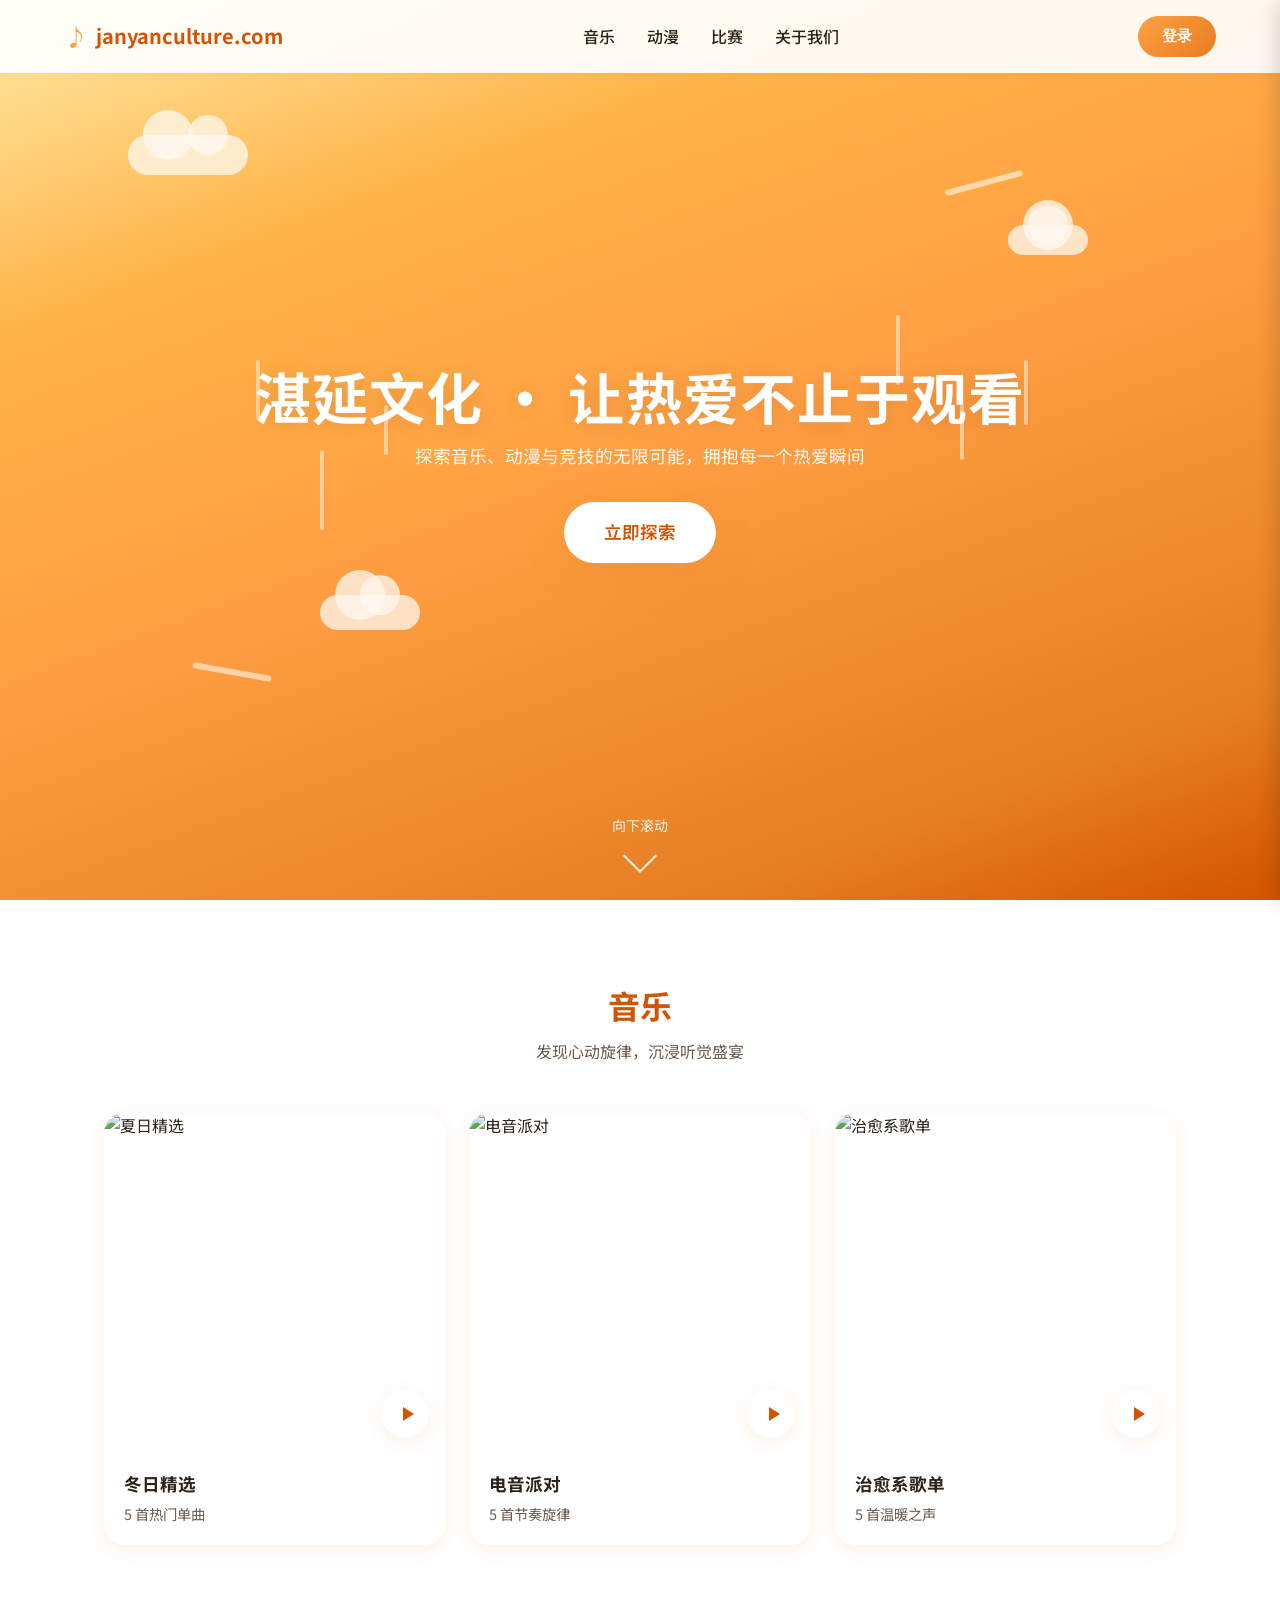
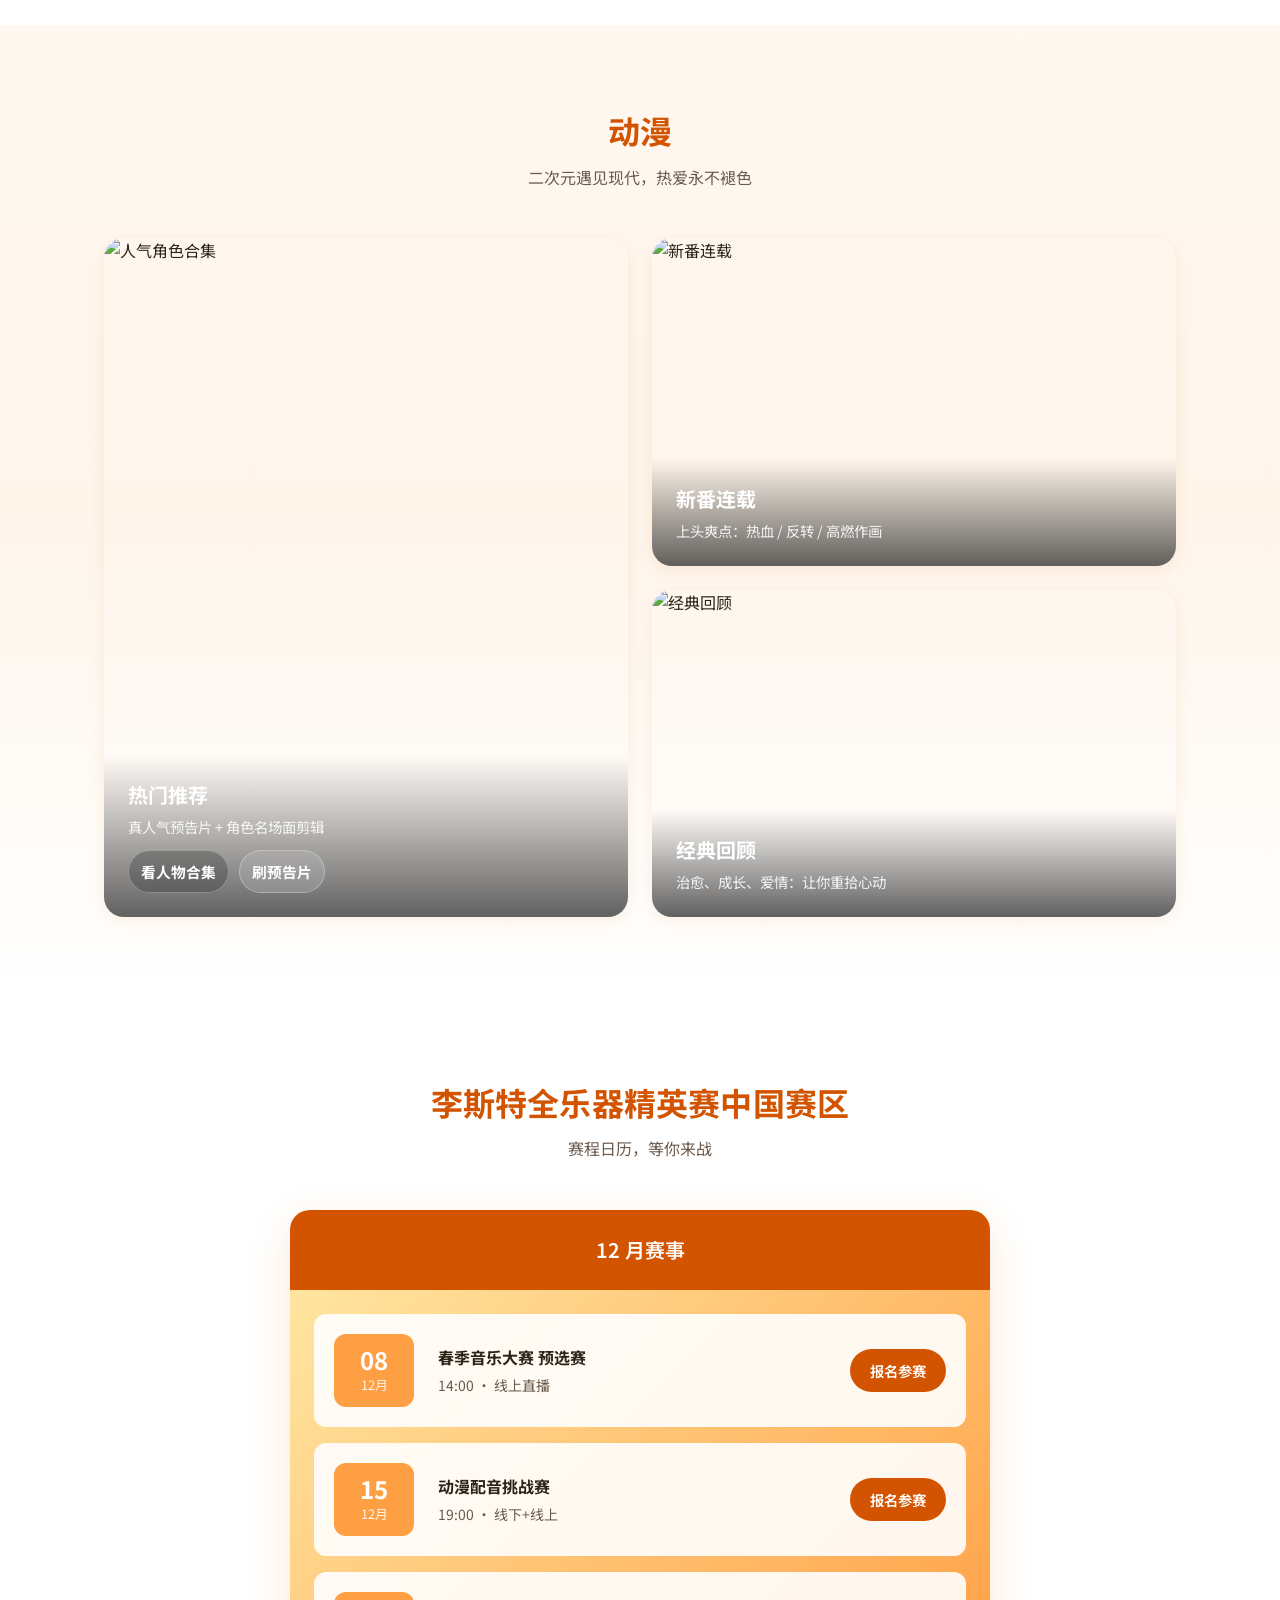
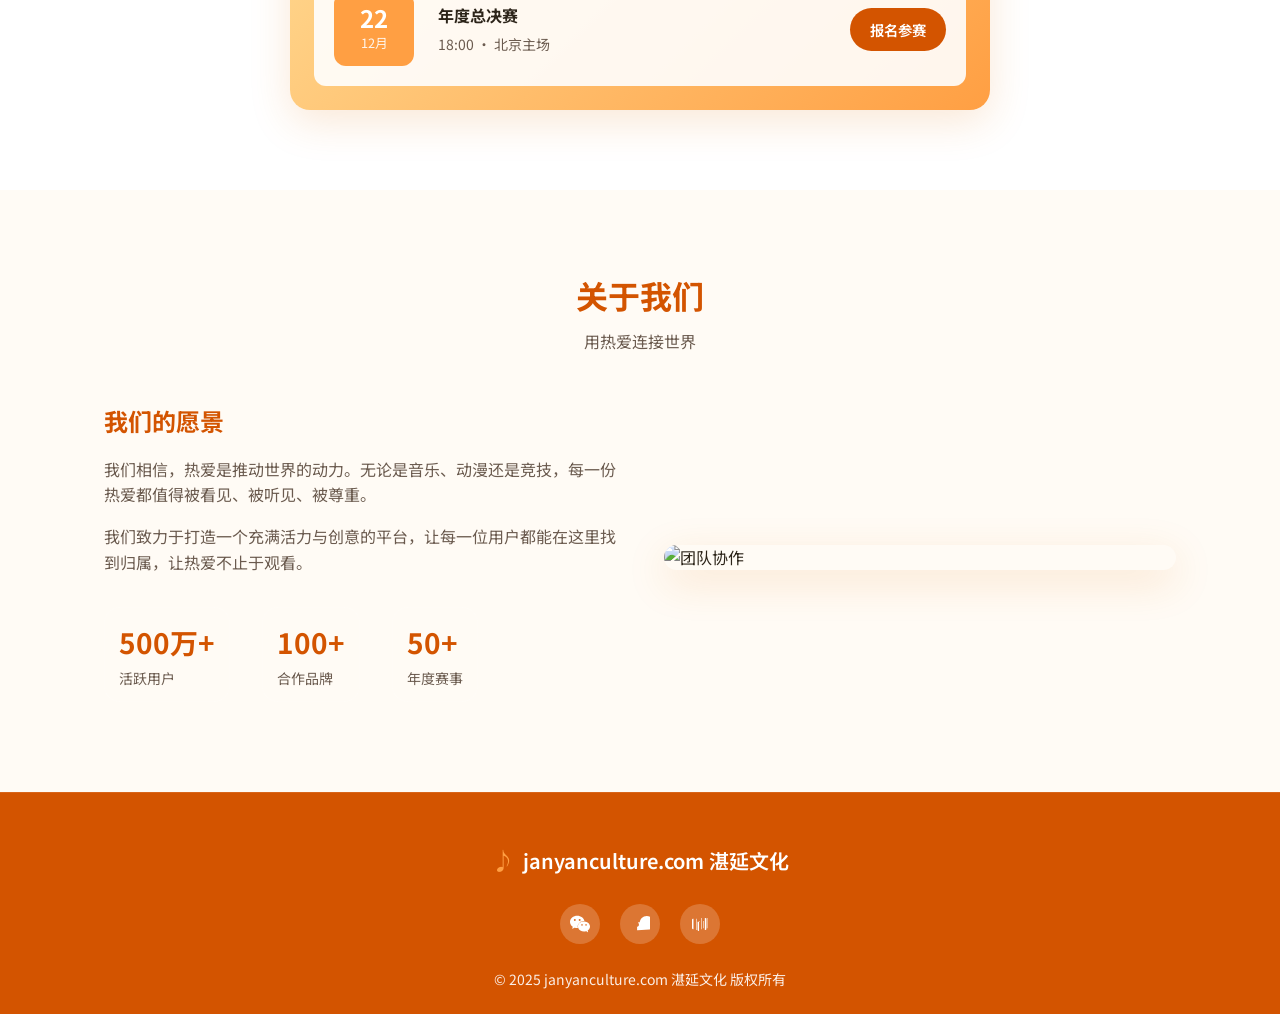
==== commit 4594cb94: "Add files via upload" ====
--- a/index.html
+++ b/index.html
@@ -79,36 +79,36 @@
       <h2 class="section-title">音乐</h2>
       <p class="section-desc">发现心动旋律，沉浸听觉盛宴</p>
       <div class="music-grid">
-        <article class="music-card">
+        <a href="summer.html" class="music-card music-card-link">
           <div class="card-cover">
-            <img src="https://images.unsplash.com/photo-1611339555312-e607c8352fd7?w=400&h=400&fit=crop" alt="专辑封面">
-            <button class="play-btn" aria-label="播放">
+            <img src="https://ai-public.mastergo.com/ai/img_res/1772507972988b4L8nQ3xR6sU9vW2zX.jpg" alt="夏日精选">
+            <span class="play-btn" aria-hidden="true">
               <svg viewBox="0 0 24 24" fill="currentColor"><path d="M8 5v14l11-7z"/></svg>
-            </button>
-          </div>
-          <h3>夏日精选</h3>
-          <p>12 首热门单曲</p>
-        </article>
-        <article class="music-card">
+            </span>
+          </div>
+          <h3>冬日精选</h3>
+          <p>5 首热门单曲</p>
+        </a>
+        <a href="electronic.html" class="music-card music-card-link">
           <div class="card-cover">
-            <img src="https://images.unsplash.com/photo-1571330735066-03aaa9429d89?w=400&h=400&fit=crop" alt="专辑封面">
-            <button class="play-btn" aria-label="播放">
+            <img src="https://ai-public.mastergo.com/ai/img_res/1772507972988c5M7oP4yS8tV1wZ3aC.jpg" alt="电音派对">
+            <span class="play-btn" aria-hidden="true">
               <svg viewBox="0 0 24 24" fill="currentColor"><path d="M8 5v14l11-7z"/></svg>
-            </button>
+            </span>
           </div>
           <h3>电音派对</h3>
-          <p>8 首节奏旋律</p>
-        </article>
-        <article class="music-card">
+          <p>5 首节奏旋律</p>
+        </a>
+        <a href="healing.html" class="music-card music-card-link">
           <div class="card-cover">
-            <img src="https://images.unsplash.com/photo-1511671782779-c97d3d27a1d4?w=400&h=400&fit=crop" alt="专辑封面">
-            <button class="play-btn" aria-label="播放">
+            <img src="https://ai-public.mastergo.com/ai/img_res/1772507972988d6N9pQ5zT2uX4yB6eD.jpg" alt="治愈系歌单">
+            <span class="play-btn" aria-hidden="true">
               <svg viewBox="0 0 24 24" fill="currentColor"><path d="M8 5v14l11-7z"/></svg>
-            </button>
+            </span>
           </div>
           <h3>治愈系歌单</h3>
-          <p>15 首温暖之声</p>
-        </article>
+          <p>5 首温暖之声</p>
+        </a>
       </div>
     </div>
   </section>
@@ -119,31 +119,45 @@
       <h2 class="section-title">动漫</h2>
       <p class="section-desc">二次元遇见现代，热爱永不褪色</p>
       <div class="anime-grid">
-        <article class="anime-card anime-card-large">
-          <div class="anime-img">
-            <img src="https://images.unsplash.com/photo-1578632767115-351597cf2477?w=800&h=500&fit=crop" alt="动漫角色">
-          </div>
+        <div class="anime-card anime-card-large anime-card-split">
+          <a class="anime-media-link" href="anime-characters.html" aria-label="打开：人气角色合集（人物墙）">
+            <div class="anime-img">
+              <img src="images/anime-posters/anime-poster-61-moving-castle.png" alt="人气角色合集">
+            </div>
+          </a>
           <div class="anime-overlay">
-            <h3>热门推荐</h3>
-            <p>人气角色集合</p>
-          </div>
-        </article>
-        <article class="anime-card">
-          <div class="anime-img">
-            <img src="https://images.unsplash.com/photo-1541562232579-512a21360020?w=400&h=300&fit=crop" alt="动漫风格">
-          </div>
+            <h3><a class="anime-text-link" href="anime-hot-videos.html">热门推荐</a></h3>
+            <p><a class="anime-text-link" href="anime-hot-videos.html">真人气预告片 + 角色名场面剪辑</a></p>
+            <div class="anime-overlay-actions">
+              <a class="anime-chip" href="anime-characters.html">看人物合集</a>
+              <a class="anime-chip anime-chip-ghost" href="anime-hot-videos.html">刷预告片</a>
+            </div>
+          </div>
+        </div>
+
+        <div class="anime-card anime-card-split">
+          <a class="anime-media-link" href="anime-season.html" aria-label="打开：新番连载（本季追番清单）">
+            <div class="anime-img">
+              <img src="https://ai-public.mastergo.com/ai/img_res/1772507972988f8P2rS7bV4wZ6aD9gF.jpg" alt="新番连载">
+            </div>
+          </a>
           <div class="anime-overlay">
-            <h3>新番连载</h3>
-          </div>
-        </article>
-        <article class="anime-card">
-          <div class="anime-img">
-            <img src="https://images.unsplash.com/photo-1613771404784-3a5686aa2be3?w=400&h=300&fit=crop" alt="动漫场景">
-          </div>
+            <h3><a class="anime-text-link" href="anime-season-videos.html">新番连载</a></h3>
+            <p><a class="anime-text-link" href="anime-season-videos.html">上头爽点：热血 / 反转 / 高燃作画</a></p>
+          </div>
+        </div>
+
+        <div class="anime-card anime-card-split">
+          <a class="anime-media-link" href="anime-classics.html" aria-label="打开：经典回顾（治愈与浪漫）">
+            <div class="anime-img">
+              <img src="https://ai-public.mastergo.com/ai/img_res/1772507972988g9Q3tU8cW5xA7bE1hG.jpg" alt="经典回顾">
+            </div>
+          </a>
           <div class="anime-overlay">
-            <h3>经典回顾</h3>
-          </div>
-        </article>
+            <h3><a class="anime-text-link" href="anime-classics-videos.html">经典回顾</a></h3>
+            <p><a class="anime-text-link" href="anime-classics-videos.html">治愈、成长、爱情：让你重拾心动</a></p>
+          </div>
+        </div>
       </div>
     </div>
   </section>
@@ -151,18 +165,18 @@
   <!-- 比赛板块 -->
   <section id="competition" class="section section-competition">
     <div class="container">
-      <h2 class="section-title">比赛</h2>
+      <h2 class="section-title">李斯特全乐器精英赛中国赛区</h2>
       <p class="section-desc">赛程日历，等你来战</p>
       <div class="competition-wrapper">
         <div class="competition-calendar">
           <div class="calendar-header">
-            <span>3 月赛事</span>
+            <span>12 月赛事</span>
           </div>
           <ul class="event-list">
             <li class="event-item">
               <div class="event-date">
                 <span class="day">08</span>
-                <span class="month">3月</span>
+                <span class="month">12月</span>
               </div>
               <div class="event-info">
                 <h4>春季音乐大赛 预选赛</h4>
@@ -173,7 +187,7 @@
             <li class="event-item">
               <div class="event-date">
                 <span class="day">15</span>
-                <span class="month">3月</span>
+                <span class="month">12月</span>
               </div>
               <div class="event-info">
                 <h4>动漫配音挑战赛</h4>
@@ -184,7 +198,7 @@
             <li class="event-item">
               <div class="event-date">
                 <span class="day">22</span>
-                <span class="month">3月</span>
+                <span class="month">12月</span>
               </div>
               <div class="event-info">
                 <h4>年度总决赛</h4>
--- a/styles.css
+++ b/styles.css
@@ -1131,6 +1131,12 @@
   transition: transform 0.3s, box-shadow 0.3s;
 }
 
+.music-card-link {
+  display: block;
+  text-decoration: none;
+  color: inherit;
+}
+
 .music-card:hover {
   transform: translateY(-6px);
   box-shadow: var(--shadow-lg);
@@ -1246,8 +1252,20 @@
   left: 0;
   right: 0;
   padding: 24px;
-  background: linear-gradient(transparent, rgba(0, 0, 0, 0.6));
   color: var(--white);
+  cursor: pointer;
+}
+
+.anime-overlay::before{
+  content:"";
+  position:absolute;
+  inset:0;
+  background: linear-gradient(transparent, rgba(0, 0, 0, 0.62));
+  pointer-events:none;
+}
+
+.anime-overlay > *{
+  position: relative;
 }
 
 .anime-overlay h3 {
@@ -1258,6 +1276,66 @@
 .anime-overlay p {
   font-size: 0.9rem;
   opacity: 0.9;
+}
+
+.anime-card-split .anime-media-link{
+  display:block;
+  color:inherit;
+  text-decoration:none;
+}
+
+.anime-text-link{
+  color: inherit;
+  text-decoration: none;
+  pointer-events: auto;
+  display: inline-flex;
+  align-items: center;
+  gap: 8px;
+}
+.anime-text-link:hover{
+  text-decoration: underline;
+  text-underline-offset: 4px;
+}
+.anime-text-link:focus-visible{
+  outline: 2px solid rgba(255,255,255,.92);
+  outline-offset: 4px;
+  border-radius: 10px;
+}
+
+.anime-overlay-actions{
+  margin-top: 12px;
+  display: flex;
+  gap: 10px;
+  flex-wrap: wrap;
+  pointer-events: auto;
+}
+.anime-chip{
+  display:inline-flex;
+  align-items:center;
+  justify-content:center;
+  padding: 9px 12px;
+  border-radius: 999px;
+  text-decoration:none;
+  font-weight: 700;
+  font-size: .92rem;
+  color: var(--white);
+  border: 1px solid rgba(255,255,255,.28);
+  background: rgba(0,0,0,.22);
+  backdrop-filter: blur(8px);
+  transition: transform .2s ease, background .2s ease, border-color .2s ease;
+  pointer-events: auto;
+}
+.anime-chip:hover{
+  transform: translateY(-1px);
+  background: rgba(0,0,0,.28);
+  border-color: rgba(255,255,255,.42);
+}
+.anime-chip:focus-visible{
+  outline: 2px solid rgba(255,255,255,.92);
+  outline-offset: 3px;
+}
+.anime-chip-ghost{
+  background: rgba(255,255,255,.14);
 }
 
 /* ===== 比赛板块 ===== */
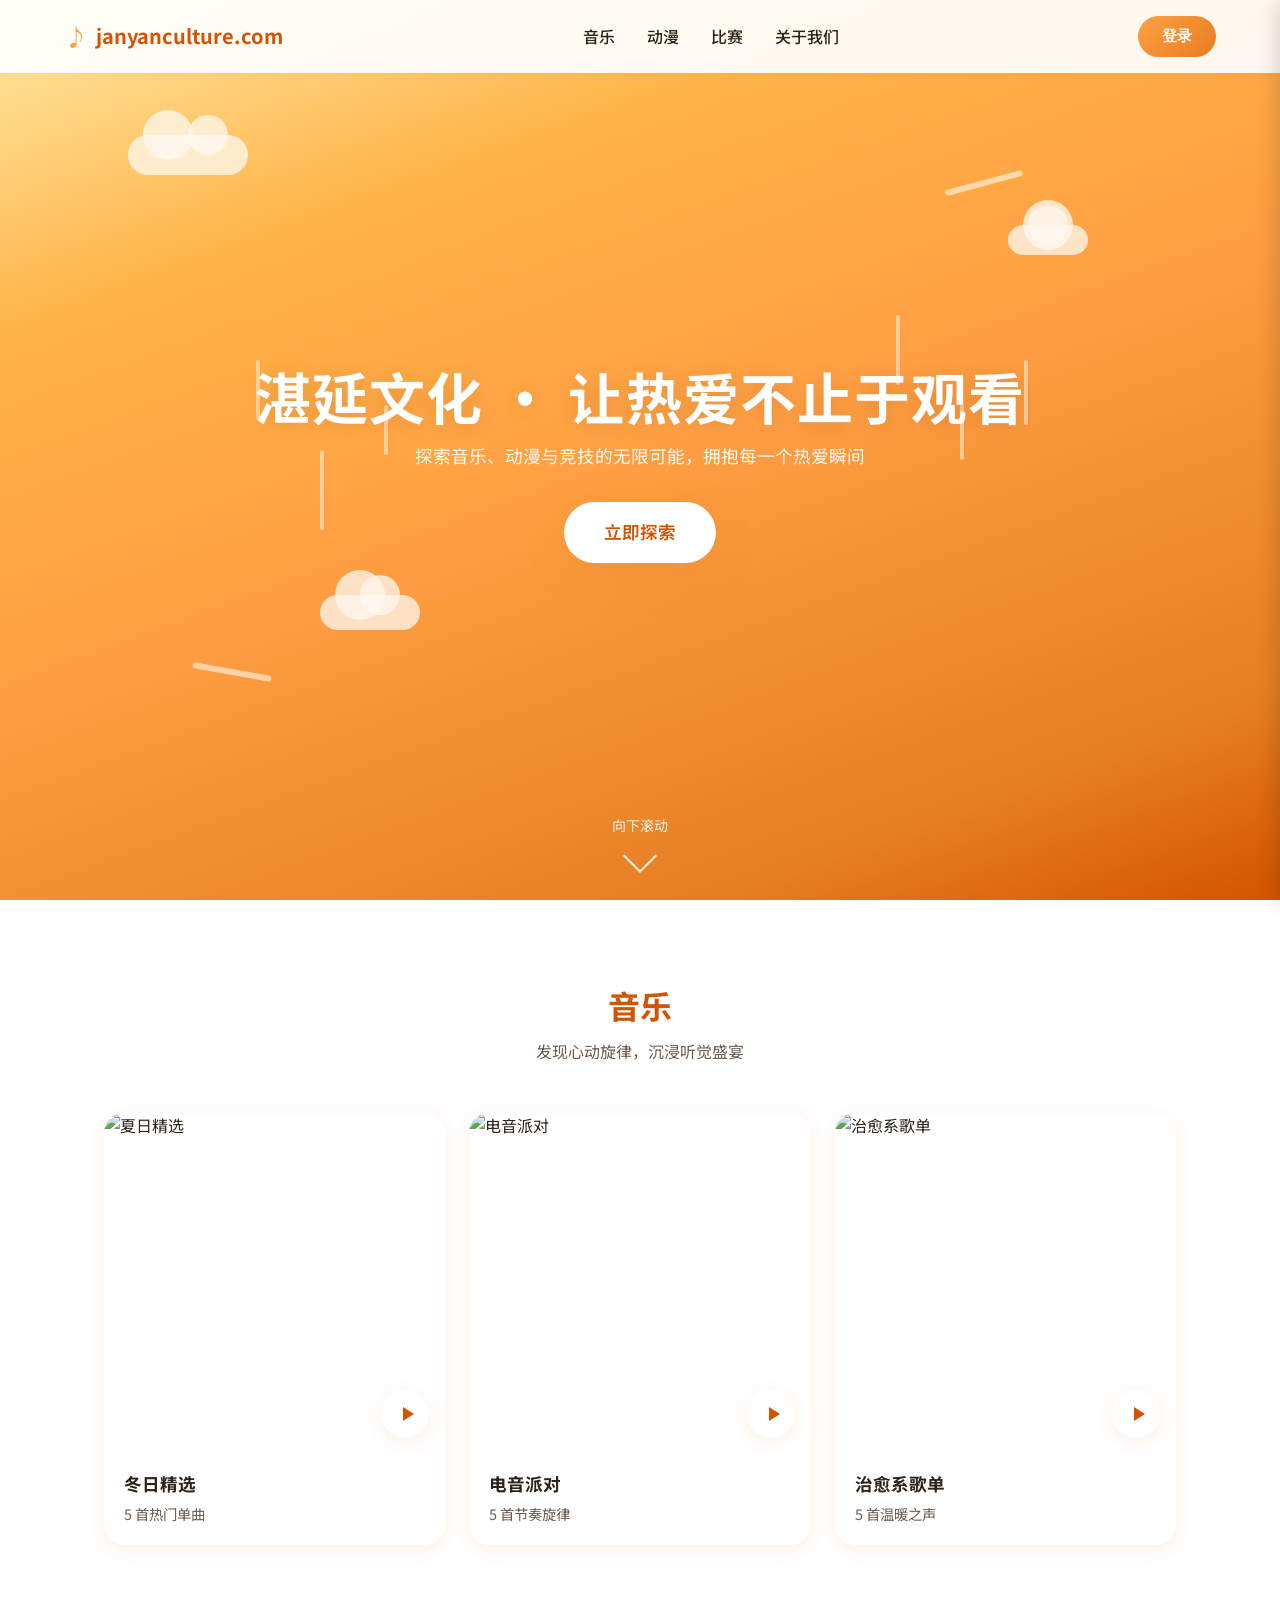
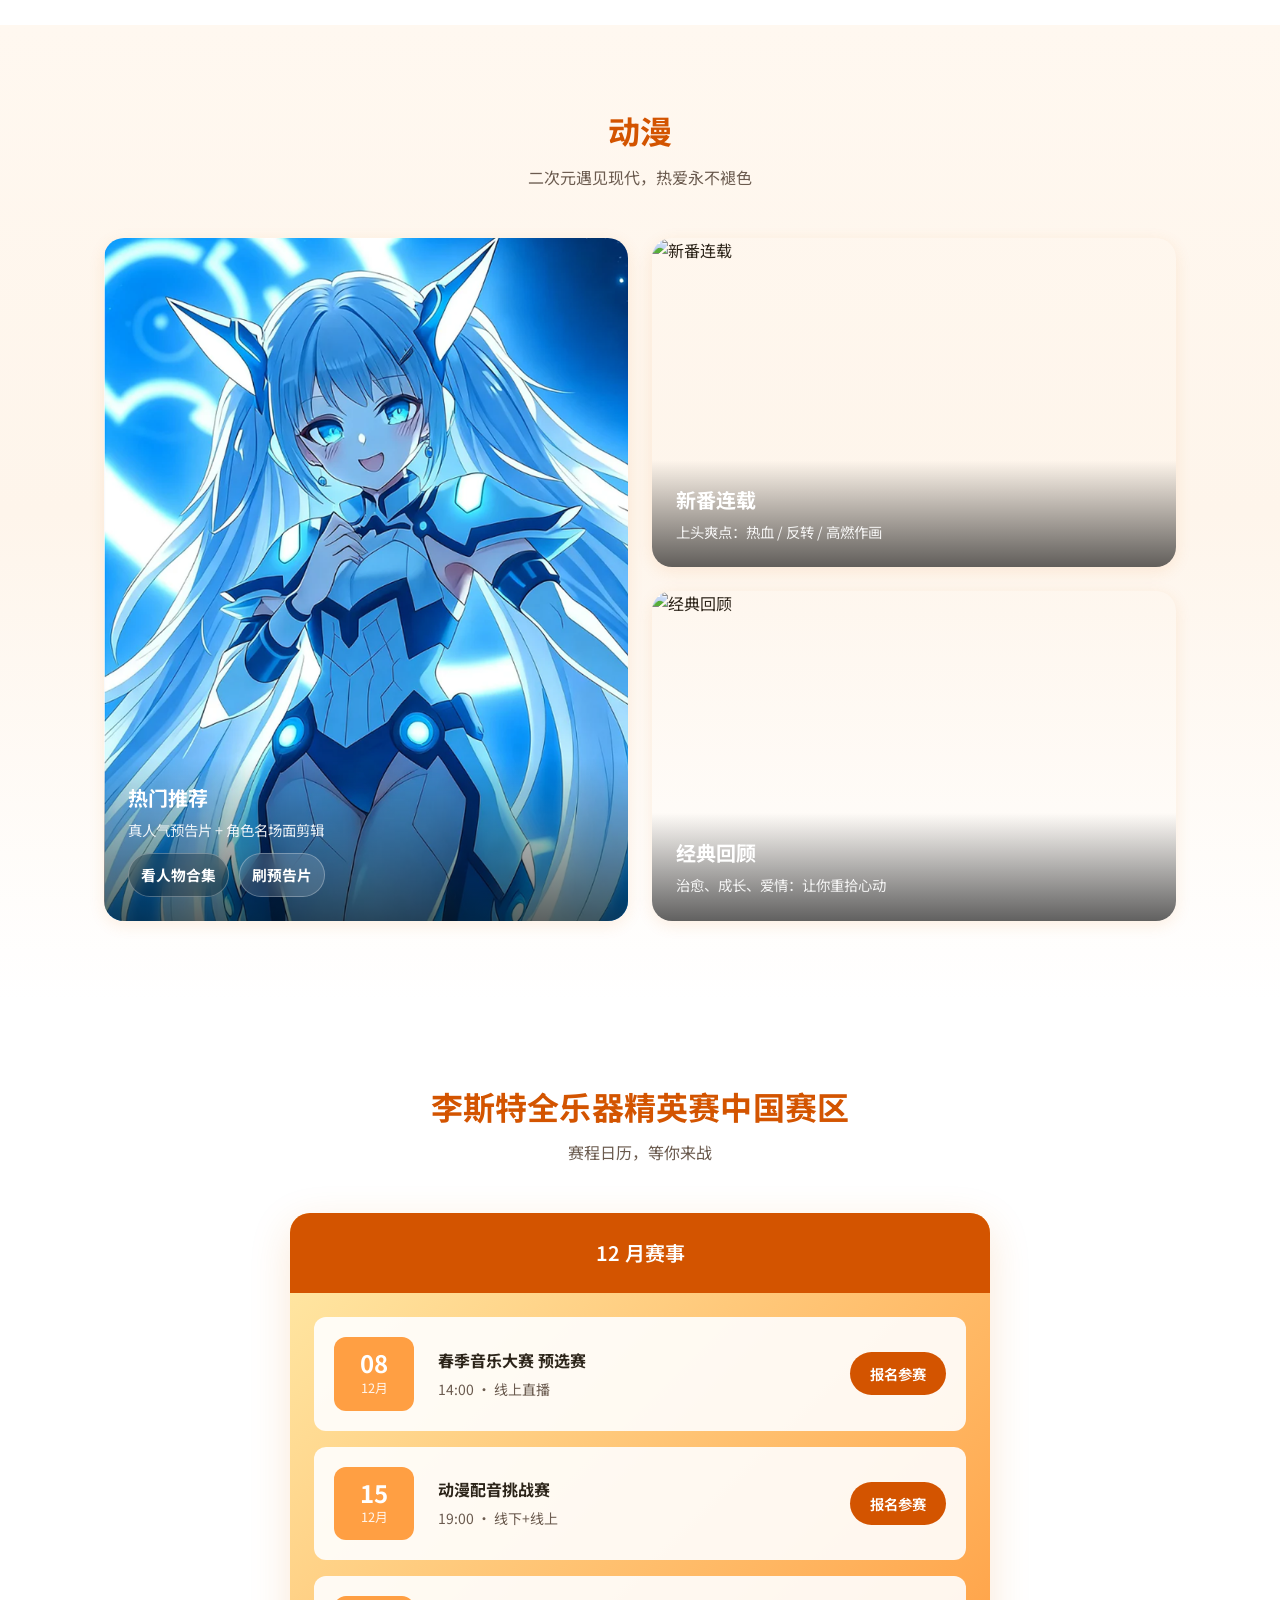
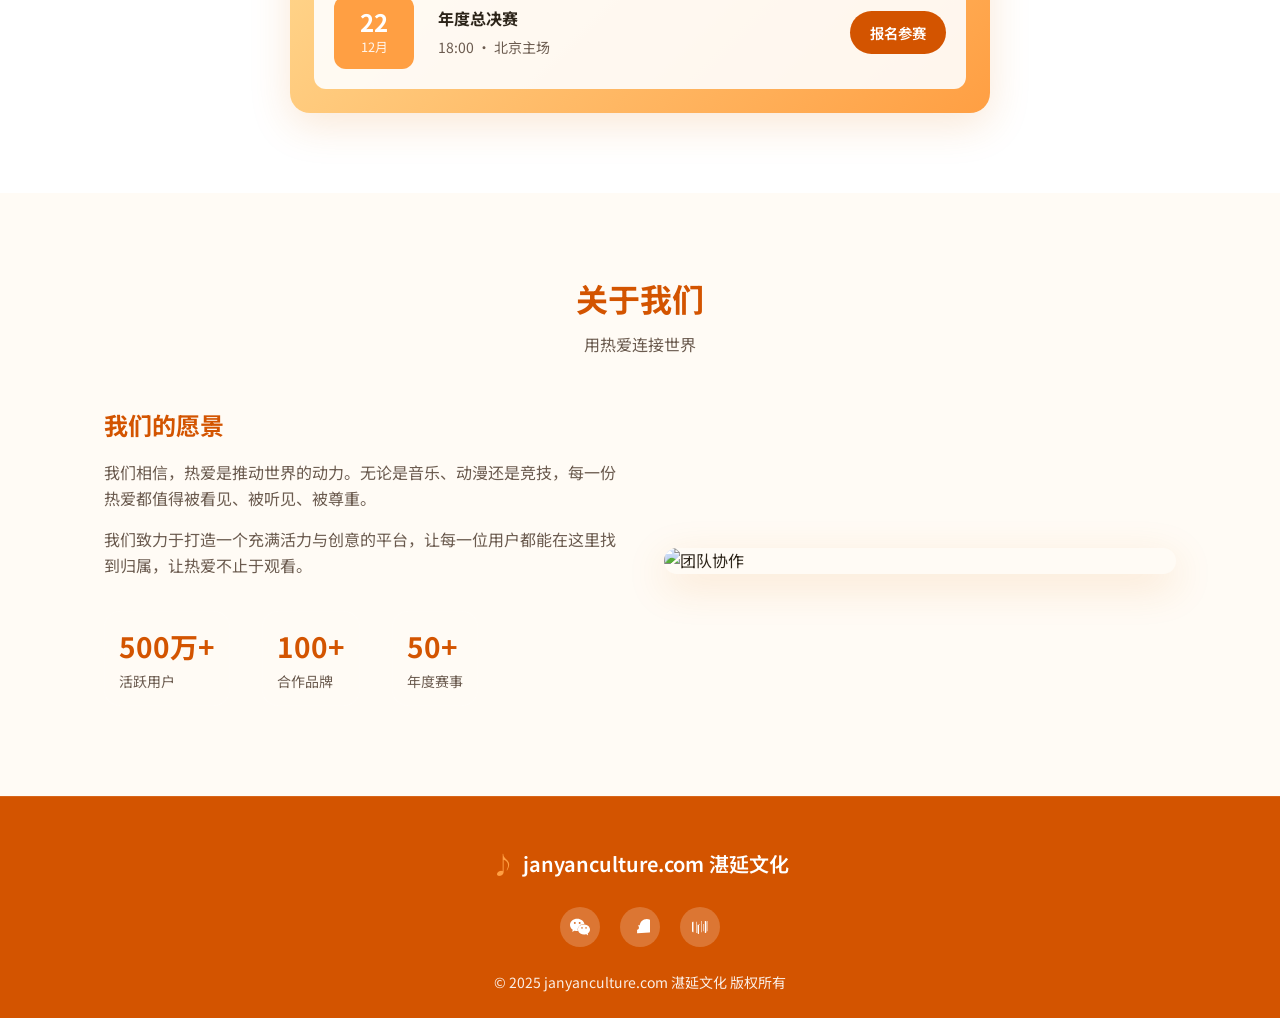
==== commit 0aa43df6: "Add files via upload" ====
--- a/index.html
+++ b/index.html
@@ -6,6 +6,8 @@
   <link rel="canonical" href="https://janyanculture.com/">
   <title>janyanculture.com - 湛延文化 | 音乐·动漫·比赛</title>
   <link rel="stylesheet" href="styles.css">
+  <link rel="manifest" href="manifest.json">
+  <meta name="theme-color" content="#8a5bff">
   <link rel="preconnect" href="https://fonts.googleapis.com">
   <link rel="preconnect" href="https://fonts.gstatic.com" crossorigin>
   <link href="https://fonts.googleapis.com/css2?family=Noto+Sans+SC:wght@300;400;500;600;700&display=swap" rel="stylesheet">
@@ -261,5 +263,6 @@
   </footer>
 
   <script src="script.js"></script>
+  <script src="sw-register.js"></script>
 </body>
 </html>
